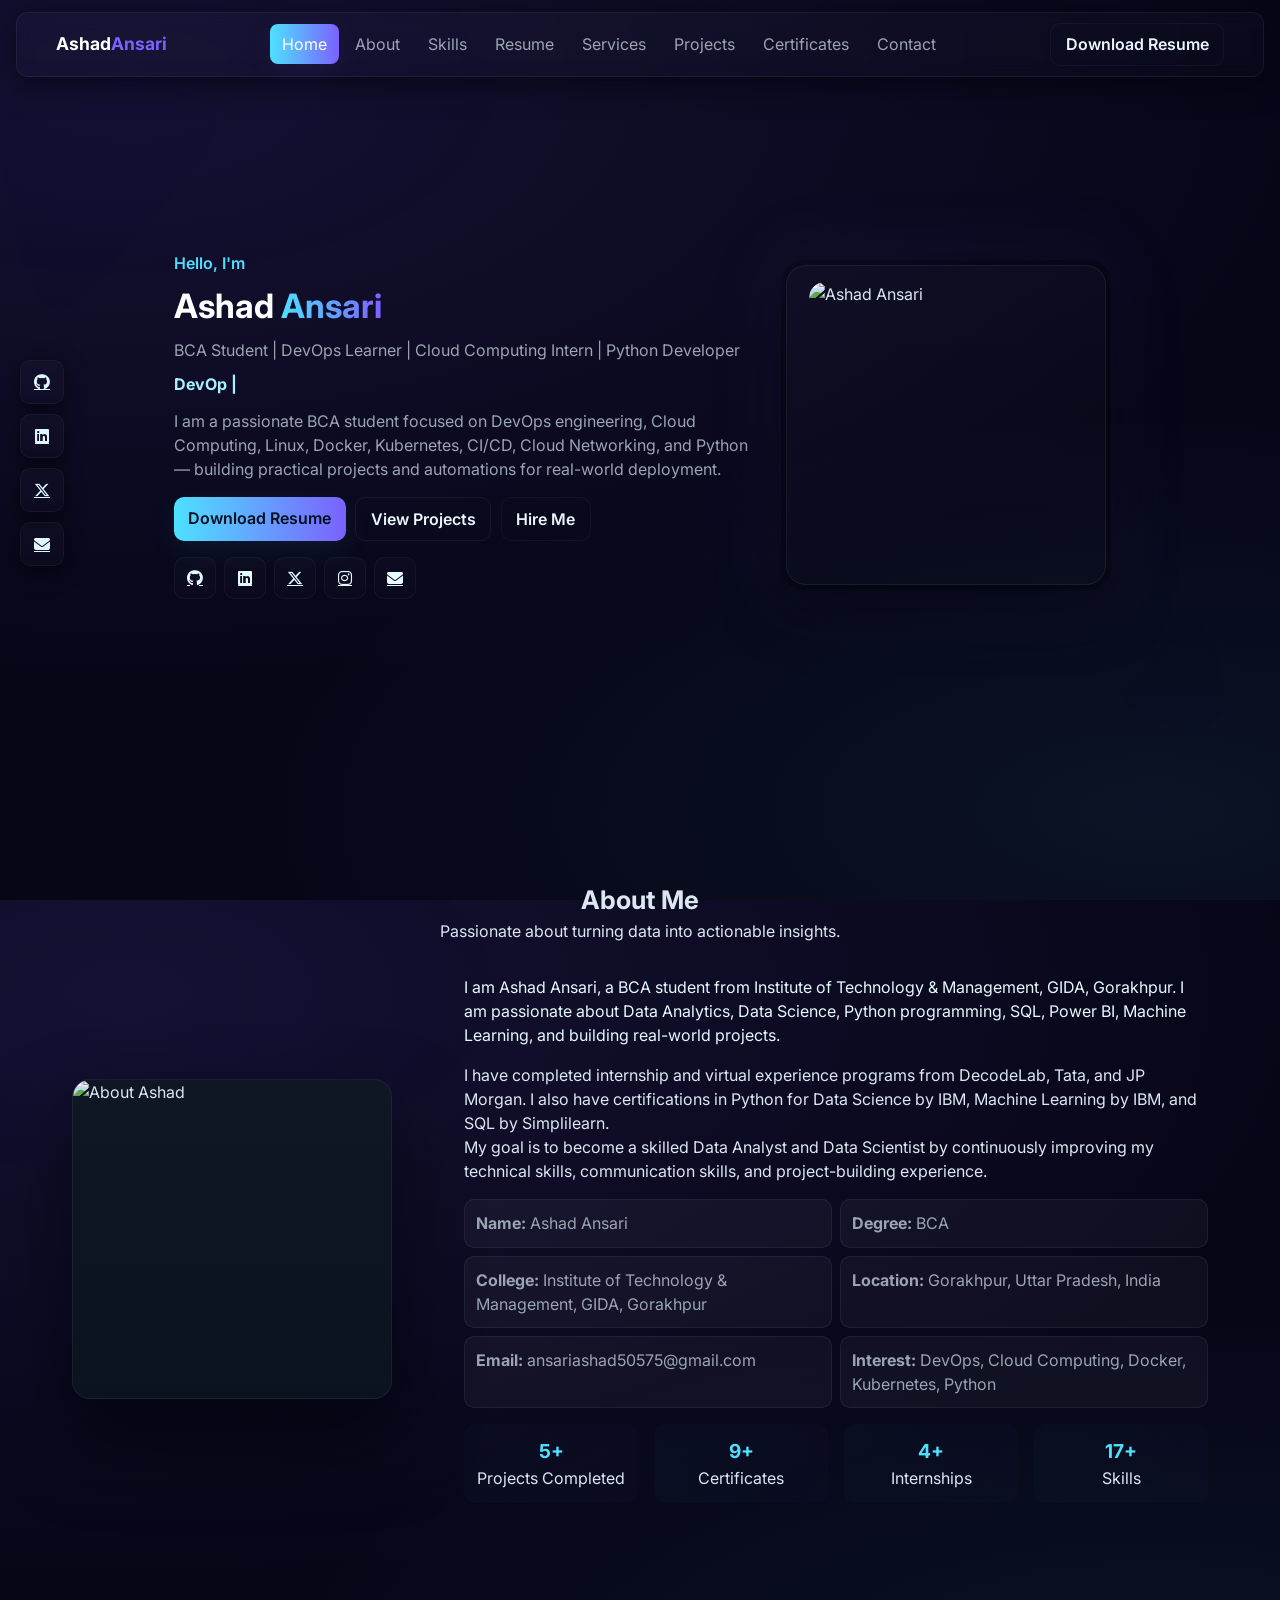
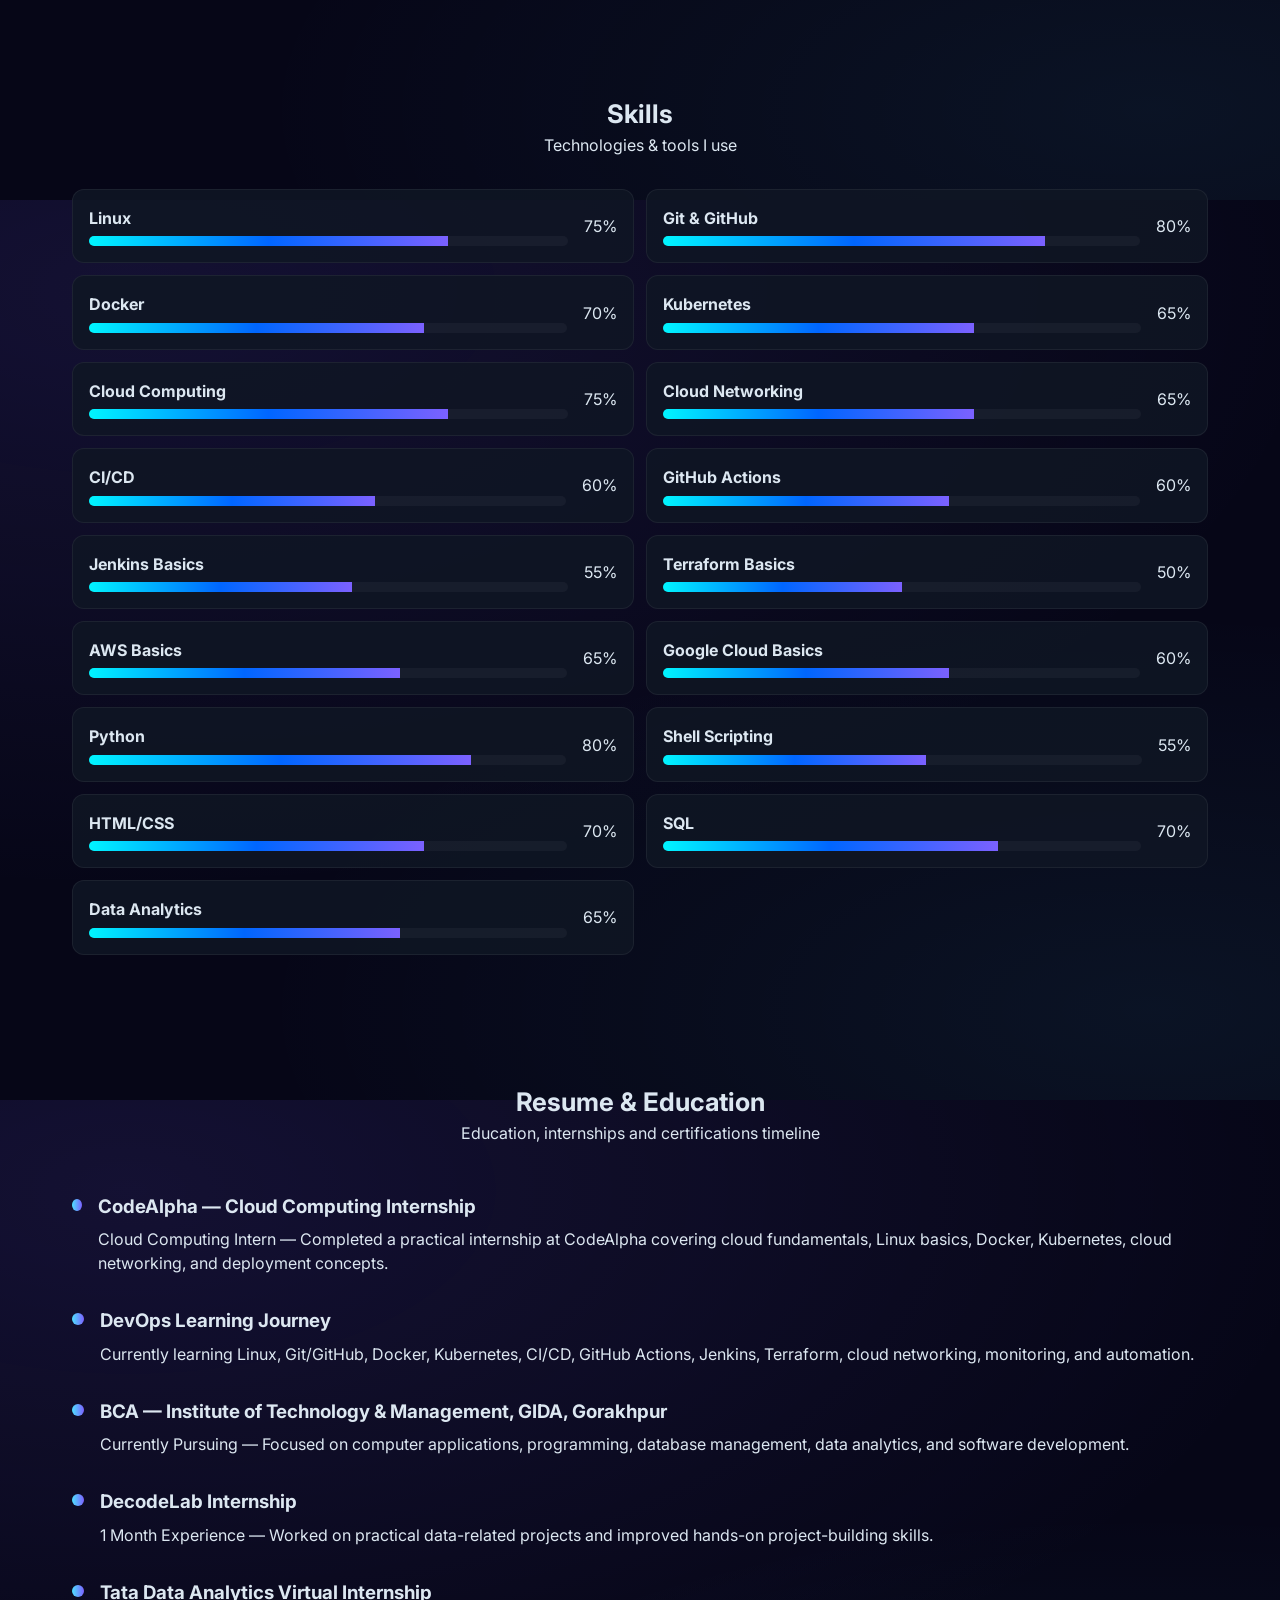
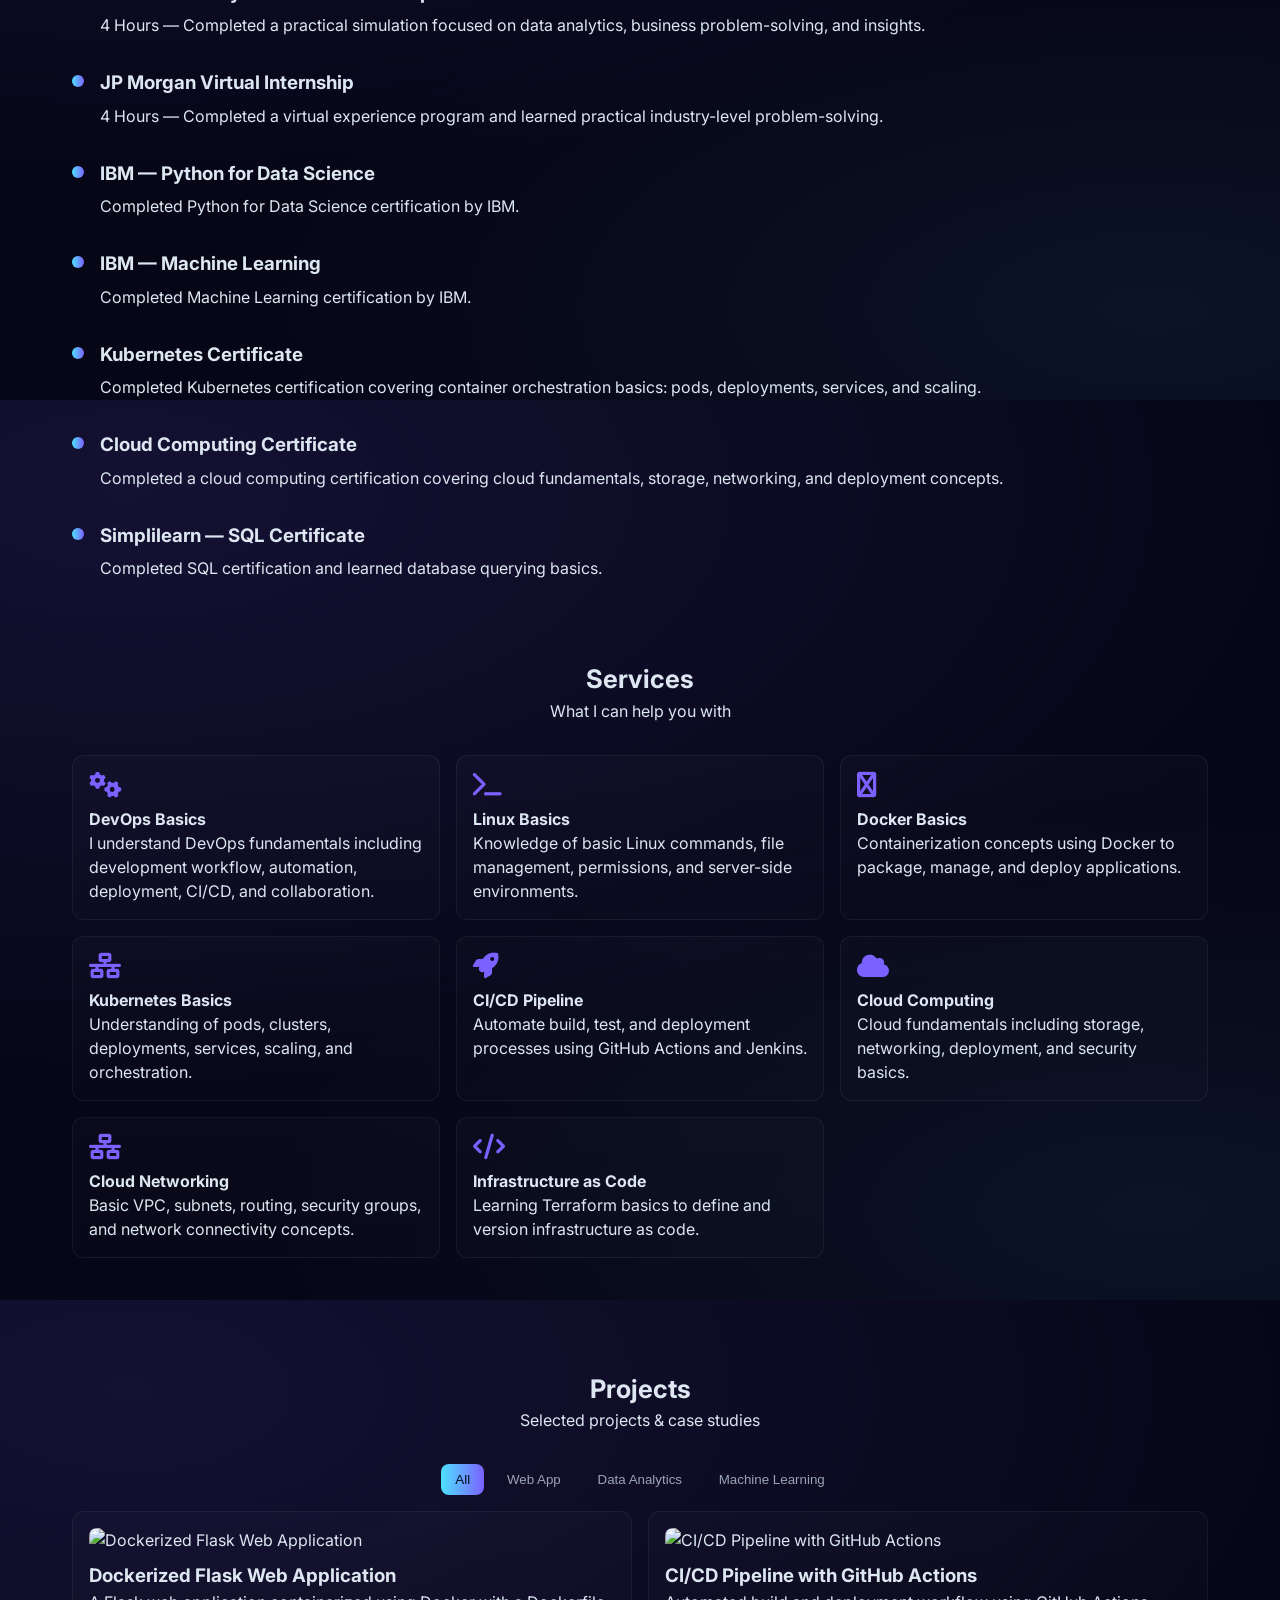
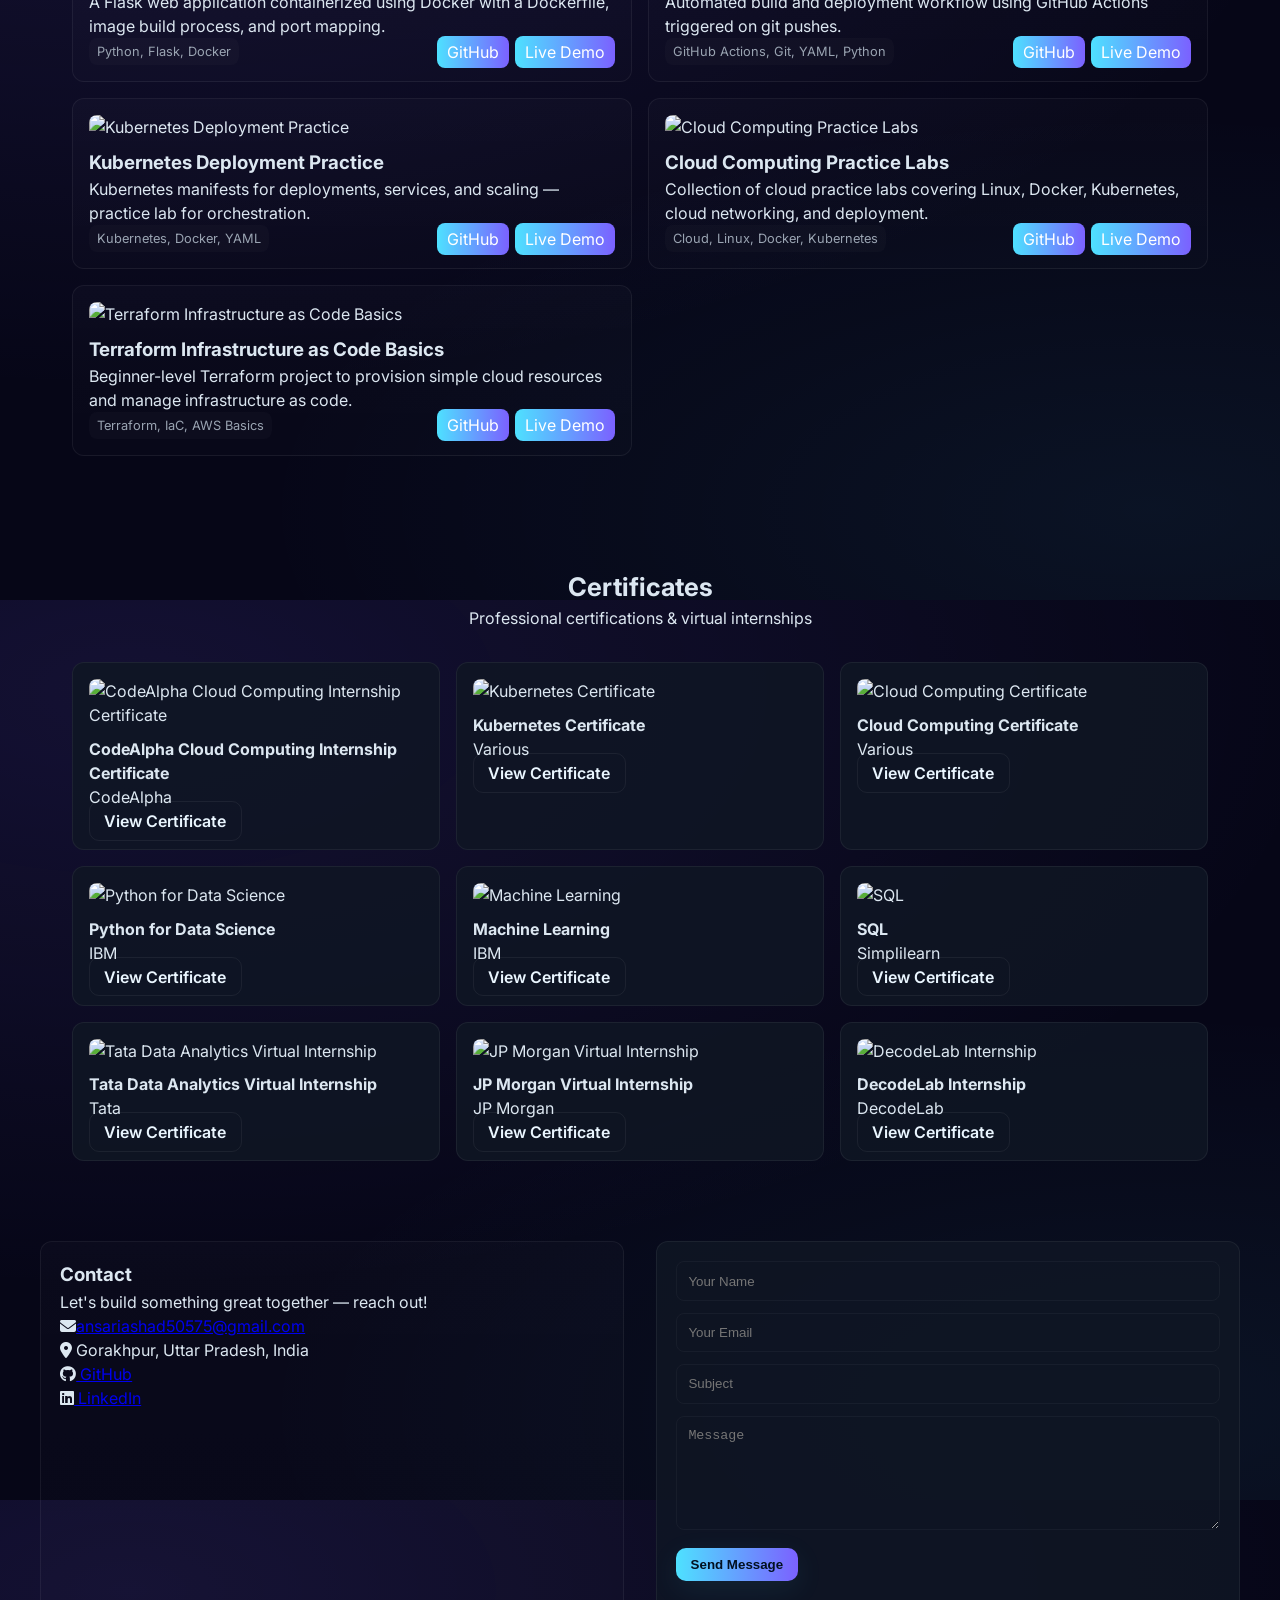
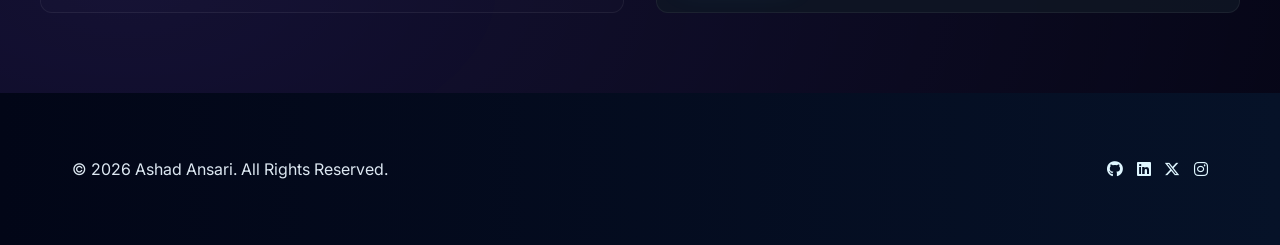
==== portfolio/index.html @ 90249e1c "Initial portfolio website" ====
<!doctype html>
<html lang="en">
<head>
  <meta charset="utf-8">
  <meta name="viewport" content="width=device-width, initial-scale=1">
  <title>Ashad Ansari — DevOps Portfolio</title>
  <link rel="preconnect" href="https://fonts.googleapis.com">
  <link rel="preconnect" href="https://fonts.gstatic.com" crossorigin>
  <link href="https://fonts.googleapis.com/css2?family=Inter:wght@300;400;600;700;800&family=Poppins:wght@300;400;600;700&display=swap" rel="stylesheet">
  <link rel="stylesheet" href="https://cdnjs.cloudflare.com/ajax/libs/font-awesome/6.5.0/css/all.min.css">
  <link rel="stylesheet" href="style.css">
</head>
<body>
  <div id="preloader" class="preloader">
    <div class="loader">
      <div></div><div></div><div></div>
    </div>
  </div>

  <header class="navbar" id="navbar">
    <div class="container nav-inner">
      <a href="#home" class="brand">Ashad<span>Ansari</span></a>
      <nav class="nav" id="nav-menu">
        <ul>
          <li><a href="#home" class="nav-link active">Home</a></li>
          <li><a href="#about" class="nav-link">About</a></li>
          <li><a href="#skills" class="nav-link">Skills</a></li>
          <li><a href="#resume" class="nav-link">Resume</a></li>
          <li><a href="#services" class="nav-link">Services</a></li>
          <li><a href="#projects" class="nav-link">Projects</a></li>
          <li><a href="#certificates" class="nav-link">Certificates</a></li>
          <li><a href="#contact" class="nav-link">Contact</a></li>
        </ul>
      </nav>
      <div class="nav-actions">
        <a href="#" class="btn ghost" id="resume-btn">Download Resume</a>
        <button class="hamburger" id="hamburger"><span></span><span></span><span></span></button>
      </div>
    </div>
  </header>

  <aside class="social-sidebar">
    <a href="https://github.com/Mo-Ashad" target="_blank"><i class="fab fa-github"></i></a>
    <a href="https://www.linkedin.com/in/mo-ashad-ansari18007" target="_blank"><i class="fab fa-linkedin"></i></a>
    <a href="https://x.com/ashad018" target="_blank"><i class="fab fa-x-twitter"></i></a>
    <a href="mailto:ansariashad50575@gmail.com"><i class="fa fa-envelope"></i></a>
  </aside>

  <main>
    <section id="home" class="hero">
      <div class="hero-bg" id="hero-bg"></div>
      <div class="container hero-inner">
        <div class="hero-left">
          <p class="eyebrow">Hello, I'm</p>
          <h1 class="hero-title">Ashad <span>Ansari</span></h1>
          <p class="hero-sub">BCA Student | DevOps Learner | Cloud Computing Intern | Python Developer</p>
          <div class="typing" id="typing"></div>
          <p class="hero-desc">I am a passionate BCA student focused on DevOps engineering, Cloud Computing, Linux, Docker, Kubernetes, CI/CD, Cloud Networking, and Python — building practical projects and automations for real-world deployment.</p>

          <div class="hero-ctas">
            <a href="resume/Ashad_Ansari_Resume.pdf" class="btn primary" download>Download Resume</a>
            <a href="#projects" class="btn outline">View Projects</a>
            <a href="#contact" class="btn ghost">Hire Me</a>
          </div>

          <div class="hero-socials">
            <a href="https://github.com/Mo-Ashad" target="_blank"><i class="fab fa-github"></i></a>
            <a href="https://www.linkedin.com/in/mo-ashad-ansari18007" target="_blank"><i class="fab fa-linkedin"></i></a>
            <a href="https://x.com/ashad018" target="_blank"><i class="fab fa-x-twitter"></i></a>
            <a href="https://www.instagram.com/_mohd_ashad_0007" target="_blank"><i class="fab fa-instagram"></i></a>
            <a href="mailto:ansariashad50575@gmail.com"><i class="fa fa-envelope"></i></a>
          </div>
        </div>
        <div class="hero-right">
          <div class="profile-card">
            <div class="profile-glow"></div>
            <img src="1.jpeg" alt="Ashad Ansari">
          </div>
        </div>
      </div>
    </section>

    <section id="about" class="about">
      <div class="container">
        <div class="section-head">
          <h2>About Me</h2>
          <p>Passionate about turning data into actionable insights.</p>
        </div>
        <div class="about-grid">
          <div class="about-image">
            <div class="about-img-card">
              <img src="images/about-placeholder.png" alt="About Ashad">
            </div>
          </div>
          <div class="about-content">
            <p class="lead">I am Ashad Ansari, a BCA student from Institute of Technology & Management, GIDA, Gorakhpur. I am passionate about Data Analytics, Data Science, Python programming, SQL, Power BI, Machine Learning, and building real-world projects.</p>
            <p>I have completed internship and virtual experience programs from DecodeLab, Tata, and JP Morgan. I also have certifications in Python for Data Science by IBM, Machine Learning by IBM, and SQL by Simplilearn.</p>
            <p>My goal is to become a skilled Data Analyst and Data Scientist by continuously improving my technical skills, communication skills, and project-building experience.</p>

            <div class="info-cards">
              <div class="info-card"><strong>Name:</strong> Ashad Ansari</div>
              <div class="info-card"><strong>Degree:</strong> BCA</div>
              <div class="info-card"><strong>College:</strong> Institute of Technology &amp; Management, GIDA, Gorakhpur</div>
              <div class="info-card"><strong>Location:</strong> Gorakhpur, Uttar Pradesh, India</div>
              <div class="info-card"><strong>Email:</strong> ansariashad50575@gmail.com</div>
              <div class="info-card"><strong>Interest:</strong> DevOps, Cloud Computing, Docker, Kubernetes, Python
              </div>
            </div>

            <div class="counters">
              <div class="count"><h3>5+</h3><p>Projects Completed</p></div>
              <div class="count"><h3>9+</h3><p>Certificates</p></div>
              <div class="count"><h3>4+</h3><p>Internships</p></div>
              <div class="count"><h3>17+</h3><p>Skills</p></div>
            </div>
          </div>
        </div>
      </div>
    </section>

    <section id="skills" class="skills">
      <div class="container">
        <div class="section-head">
          <h2>Skills</h2>
          <p>Technologies &amp; tools I use</p>
        </div>
        <div class="skills-grid" id="skills-grid">
          <!-- skill cards injected via JS -->
        </div>
      </div>
    </section>

    <section id="resume" class="resume">
      <div class="container">
        <div class="section-head">
          <h2>Resume & Education</h2>
          <p>Education, internships and certifications timeline</p>
        </div>

        <div class="timeline">
          <!-- timeline items -->
          <div class="timeline-item">
            <div class="timeline-marker"></div>
            <div class="timeline-content">
              <h3>CodeAlpha — Cloud Computing Internship</h3>
              <p>Cloud Computing Intern — Completed a practical internship at CodeAlpha covering cloud fundamentals, Linux basics, Docker, Kubernetes, cloud networking, and deployment concepts.</p>
            </div>
          </div>

          <div class="timeline-item">
            <div class="timeline-marker"></div>
            <div class="timeline-content">
              <h3>DevOps Learning Journey</h3>
              <p>Currently learning Linux, Git/GitHub, Docker, Kubernetes, CI/CD, GitHub Actions, Jenkins, Terraform, cloud networking, monitoring, and automation.</p>
            </div>
          </div>

          <div class="timeline-item">
            <div class="timeline-marker"></div>
            <div class="timeline-content">
              <h3>BCA — Institute of Technology &amp; Management, GIDA, Gorakhpur</h3>
              <p>Currently Pursuing — Focused on computer applications, programming, database management, data analytics, and software development.</p>
            </div>
          </div>

          <div class="timeline-item">
            <div class="timeline-marker"></div>
            <div class="timeline-content">
              <h3>DecodeLab Internship</h3>
              <p>1 Month Experience — Worked on practical data-related projects and improved hands-on project-building skills.</p>
            </div>
          </div>

          <div class="timeline-item">
            <div class="timeline-marker"></div>
            <div class="timeline-content">
              <h3>Tata Data Analytics Virtual Internship</h3>
              <p>4 Hours — Completed a practical simulation focused on data analytics, business problem-solving, and insights.</p>
            </div>
          </div>

          <div class="timeline-item">
            <div class="timeline-marker"></div>
            <div class="timeline-content">
              <h3>JP Morgan Virtual Internship</h3>
              <p>4 Hours — Completed a virtual experience program and learned practical industry-level problem-solving.</p>
            </div>
          </div>

          <div class="timeline-item">
            <div class="timeline-marker"></div>
            <div class="timeline-content">
              <h3>IBM — Python for Data Science</h3>
              <p>Completed Python for Data Science certification by IBM.</p>
            </div>
          </div>

          <div class="timeline-item">
            <div class="timeline-marker"></div>
            <div class="timeline-content">
              <h3>IBM — Machine Learning</h3>
              <p>Completed Machine Learning certification by IBM.</p>
            </div>
          </div>

          <div class="timeline-item">
            <div class="timeline-marker"></div>
            <div class="timeline-content">
              <h3>Kubernetes Certificate</h3>
              <p>Completed Kubernetes certification covering container orchestration basics: pods, deployments, services, and scaling.</p>
            </div>
          </div>

          <div class="timeline-item">
            <div class="timeline-marker"></div>
            <div class="timeline-content">
              <h3>Cloud Computing Certificate</h3>
              <p>Completed a cloud computing certification covering cloud fundamentals, storage, networking, and deployment concepts.</p>
            </div>
          </div>

          <div class="timeline-item">
            <div class="timeline-marker"></div>
            <div class="timeline-content">
              <h3>Simplilearn — SQL Certificate</h3>
              <p>Completed SQL certification and learned database querying basics.</p>
            </div>
          </div>

        </div>
      </div>
    </section>

    <section id="services" class="services">
      <div class="container">
        <div class="section-head">
          <h2>Services</h2>
          <p>What I can help you with</p>
        </div>
        <div class="services-grid">
          <!-- services cards -->
        </div>
      </div>
    </section>

    <section id="projects" class="projects">
      <div class="container">
        <div class="section-head">
          <h2>Projects</h2>
          <p>Selected projects & case studies</p>
        </div>
        <div class="projects-controls">
          <button class="filter active" data-filter="all">All</button>
          <button class="filter" data-filter="web">Web App</button>
          <button class="filter" data-filter="data">Data Analytics</button>
          <button class="filter" data-filter="ml">Machine Learning</button>
        </div>
        <div class="projects-grid" id="projects-grid">
          <!-- project cards injected via JS -->
        </div>
      </div>
    </section>

    <section id="certificates" class="certificates">
      <div class="container">
        <div class="section-head">
          <h2>Certificates</h2>
          <p>Professional certifications & virtual internships</p>
        </div>
        <div class="cert-grid" id="cert-grid">
          <!-- certificate cards -->
        </div>
      </div>
    </section>

    <section id="contact" class="contact">
      <div class="container contact-grid">
        <div class="contact-info">
          <h3>Contact</h3>
          <p>Let's build something great together — reach out!</p>
          <div class="contact-cards">
            <div><i class="fa fa-envelope"></i><a href="mailto:ansariashad50575@gmail.com">ansariashad50575@gmail.com</a></div>
            <div><i class="fa fa-map-marker-alt"></i> Gorakhpur, Uttar Pradesh, India</div>
            <div><i class="fab fa-github"></i><a href="https://github.com/Mo-Ashad" target="_blank"> GitHub</a></div>
            <div><i class="fab fa-linkedin"></i><a href="https://www.linkedin.com/in/mo-ashad-ansari18007" target="_blank"> LinkedIn</a></div>
          </div>
        </div>
        <div class="contact-form">
          <form id="contactForm">
            <div class="form-row"><input type="text" name="name" placeholder="Your Name" required></div>
            <div class="form-row"><input type="email" name="email" placeholder="Your Email" required></div>
            <div class="form-row"><input type="text" name="subject" placeholder="Subject"></div>
            <div class="form-row"><textarea name="message" rows="6" placeholder="Message" required></textarea></div>
            <div class="form-row"><button type="submit" class="btn primary">Send Message</button></div>
          </form>
        </div>
      </div>
    </section>

  </main>

  <button id="backToTop" class="back-to-top"><i class="fa fa-chevron-up"></i></button>

  <footer class="footer">
    <div class="container footer-inner">
      <p>© 2026 Ashad Ansari. All Rights Reserved.</p>
      <div class="footer-socials">
        <a href="https://github.com/Mo-Ashad" target="_blank"><i class="fab fa-github"></i></a>
        <a href="https://www.linkedin.com/in/mo-ashad-ansari18007" target="_blank"><i class="fab fa-linkedin"></i></a>
        <a href="https://x.com/ashad018" target="_blank"><i class="fab fa-x-twitter"></i></a>
        <a href="https://www.instagram.com/_mohd_ashad_0007" target="_blank"><i class="fab fa-instagram"></i></a>
      </div>
    </div>
  </footer>

  <script src="script.js"></script>
</body>
</html>
---- portfolio/style.css ----
/* Reset and base */
*{box-sizing:border-box;margin:0;padding:0}
:root{
  --bg:#060617;
  --card:#0f1724dd;
  --muted:#9aa4b2;
  --accent:#4ee1ff;
  --accent-2:#7b61ff;
  --glass: rgba(255,255,255,0.04);
  --glass-2: rgba(255,255,255,0.02);
  --glass-border: rgba(255,255,255,0.06);
  --glass-glow: rgba(78,225,255,0.08);
  font-synthesis: none;
}
html,body{height:100%;font-family:Inter, Poppins, system-ui, -apple-system, 'Segoe UI', Roboto, 'Helvetica Neue', Arial}
body{background:radial-gradient(1200px 600px at 10% 10%, rgba(123,97,255,0.12), transparent), radial-gradient(900px 400px at 90% 90%, rgba(78,225,255,0.06), transparent), var(--bg);color:#dce7f1;line-height:1.5}
.container{max-width:1200px;margin:0 auto;padding:2rem}

/* Preloader */
.preloader{position:fixed;inset:0;display:flex;align-items:center;justify-content:center;background:linear-gradient(180deg,#02020a,rgba(2,2,8,0.6));z-index:9999}
.loader{display:flex;gap:8px}
.loader div{width:12px;height:12px;border-radius:50%;background:linear-gradient(90deg,var(--accent),var(--accent-2));animation:drop 0.9s infinite}
.loader div:nth-child(2){animation-delay:0.15s}
.loader div:nth-child(3){animation-delay:0.3s}
@keyframes drop{0%{transform:translateY(0);opacity:.4}50%{transform:translateY(-12px);opacity:1}100%{transform:translateY(0);opacity:.4}}

/* Navbar */
.navbar{position:sticky;top:12px;margin:0 1rem;backdrop-filter:blur(8px);background:linear-gradient(180deg,rgba(255,255,255,0.02),rgba(255,255,255,0.01));border:1px solid var(--glass-border);box-shadow:0 6px 30px rgba(2,2,8,0.6);border-radius:12px;z-index:999}
.nav-inner{display:flex;align-items:center;justify-content:space-between;padding:0.6rem 1rem}
.brand{font-weight:700;color:#fff;text-decoration:none;font-size:1.1rem}
.brand span{color:var(--accent-2)}
.nav ul{display:flex;gap:0.25rem;align-items:center;list-style:none}
.nav-link{display:inline-block;padding:0.5rem 0.75rem;border-radius:8px;color:var(--muted);text-decoration:none;transition:all .25s}
.nav-link:hover{color:#fff;background:linear-gradient(90deg,rgba(78,225,255,0.06),rgba(123,97,255,0.04));transform:translateY(-3px)}
.nav-link.active{color:#fff;background:linear-gradient(90deg,var(--accent),var(--accent-2));box-shadow:0 6px 30px rgba(123,97,255,0.08)}
.nav-actions{display:flex;gap:0.5rem;align-items:center}
.btn{padding:0.55rem 0.9rem;border-radius:10px;text-decoration:none;color:#eaf6ff;border:1px solid rgba(255,255,255,0.04);font-weight:600}
.btn.ghost{background:transparent}
.btn.primary{background:linear-gradient(90deg,var(--accent),var(--accent-2));color:#021020;border:none;box-shadow:0 8px 30px rgba(78,225,255,0.08)}
.btn.outline{background:transparent;border:1px solid rgba(255,255,255,0.06)}
.hamburger{display:none;background:transparent;border:none;padding:10px;cursor:pointer}
.hamburger span{display:block;width:22px;height:2px;background:#cbd6e6;margin:4px 0;border-radius:2px}

/* Social sidebar */
.social-sidebar{position:fixed;left:20px;top:40%;display:flex;flex-direction:column;gap:10px;background:transparent;z-index:90}
.social-sidebar a{display:flex;width:44px;height:44px;border-radius:10px;align-items:center;justify-content:center;color:#dff6ff;background:linear-gradient(180deg,rgba(255,255,255,0.02),rgba(255,255,255,0.01));border:1px solid rgba(255,255,255,0.04);box-shadow:0 6px 20px rgba(2,2,8,0.6)}

/* Hero */
.hero{min-height:80vh;display:flex;align-items:center;position:relative;padding:4rem 0;overflow:hidden}
.hero-bg{position:absolute;inset:0;opacity:0.08;background:linear-gradient(130deg,rgba(123,97,255,0.12),transparent 25%,rgba(78,225,255,0.06));filter:blur(40px);transform:translateZ(0)}
.hero-inner{display:flex;gap:2rem;align-items:center}
.hero-left{flex:1}
.hero-right{width:320px;display:flex;align-items:center;justify-content:center}
.eyebrow{color:var(--accent);font-weight:600}
.hero-title{font-size:2.1rem;margin:0.4rem 0;color:#fff}
.hero-title span{background:linear-gradient(90deg,var(--accent),var(--accent-2));-webkit-background-clip:text;background-clip:text;color:transparent}
.hero-sub{color:var(--muted);margin-bottom:0.6rem}
.typing{font-weight:700;color:#a8f0ff;margin-bottom:0.6rem;min-height:28px}
.hero-desc{color:var(--muted);max-width:58ch;margin-bottom:1rem}
.hero-ctas{display:flex;gap:0.6rem;flex-wrap:wrap}
.hero-socials{display:flex;gap:0.5rem;margin-top:1rem}
.hero-socials a{width:42px;height:42px;border-radius:10px;display:flex;align-items:center;justify-content:center;color:#e6fbff;background:linear-gradient(180deg,rgba(255,255,255,0.02),rgba(255,255,255,0.01));border:1px solid rgba(255,255,255,0.04)}

.profile-card{width:320px;height:320px;border-radius:20px;background:linear-gradient(180deg,rgba(255,255,255,0.02),rgba(255,255,255,0.01));display:flex;align-items:center;justify-content:center;border:1px solid var(--glass-border);position:relative;box-shadow:0 20px 60px rgba(2,2,8,0.6)}
.profile-card img{width:86%;height:86%;object-fit:cover;border-radius:16px;transform:translateY(-6px)}
.profile-glow{position:absolute;inset:-6px;border-radius:22px;box-shadow:0 0 70px 18px rgba(123,97,255,0.06)}

/* About */
.about{padding:4rem 0}
.section-head{text-align:center;margin-bottom:2rem}
.section-head h2{font-size:1.6rem}
.about-grid{display:grid;grid-template-columns:360px 1fr;gap:2rem;align-items:center}
.about-img-card{width:320px;height:320px;border-radius:18px;overflow:hidden;border:1px solid var(--glass-border);background:linear-gradient(180deg,#0f1724, #0b1220);box-shadow:0 40px 80px rgba(2,2,8,0.6)}
.about-img-card img{width:100%;height:100%;object-fit:cover}
.lead{color:#e6f9ff;margin-bottom:1rem}
.info-cards{display:grid;grid-template-columns:repeat(2,1fr);gap:8px;margin:1rem 0}
.info-card{background:var(--glass);padding:0.7rem;border-radius:10px;border:1px solid var(--glass-border);color:var(--muted)}
.counters{display:flex;gap:1rem;margin-top:1rem}
.count{background:linear-gradient(90deg,rgba(78,225,255,0.02),rgba(123,97,255,0.02));padding:0.8rem;border-radius:12px;flex:1;text-align:center}
.count h3{font-size:1.2rem;color:var(--accent)}

/* Skills */
.skills{padding:4rem 0}
.skills-grid{display:grid;grid-template-columns:repeat(2,1fr);gap:12px}
.skill-card{background:var(--card);padding:1rem;border-radius:12px;border:1px solid var(--glass-border);display:flex;align-items:center;gap:1rem}
.skill-info{flex:1}
.skill-name{font-weight:700;margin-bottom:0.4rem}
.progress{height:10px;background:rgba(255,255,255,0.04);border-radius:8px;overflow:hidden}
.progress-fill{display:block;height:100%;width:0;background:linear-gradient(90deg,#00f5ff,#0066ff,#7b61ff);transition:width 1.5s ease-in-out}

/* Resume timeline */
.timeline{margin-top:1.5rem}
.timeline-item{display:flex;gap:1rem;position:relative;padding:1rem 0}
.timeline-marker{width:12px;height:12px;border-radius:50%;background:linear-gradient(90deg,var(--accent),var(--accent-2));margin-top:6px}
.timeline-content h3{margin-bottom:0.4rem}

/* Services */
.services-grid{display:grid;grid-template-columns:repeat(3,1fr);gap:1rem}
.service-card{background:linear-gradient(180deg,rgba(255,255,255,0.02),rgba(255,255,255,0.01));padding:1rem;border-radius:12px;border:1px solid var(--glass-border);min-height:120px}
.service-card i{font-size:1.6rem;color:var(--accent-2);margin-bottom:0.6rem}

/* Projects */
.projects{padding:3rem 0}
.projects-controls{display:flex;gap:0.5rem;justify-content:center;margin-bottom:1rem}
.filter{padding:0.5rem 0.9rem;border-radius:8px;border:none;background:transparent;color:var(--muted);cursor:pointer}
.filter.active{background:linear-gradient(90deg,var(--accent),var(--accent-2));color:#021020}
.projects-grid{display:grid;grid-template-columns:repeat(2,1fr);gap:1rem}
.project-card{background:linear-gradient(180deg,rgba(255,255,255,0.02),rgba(255,255,255,0.01));border-radius:12px;padding:1rem;border:1px solid var(--glass-border);position:relative;overflow:hidden}
.project-card img{width:100%;height:140px;object-fit:cover;border-radius:8px;margin-bottom:0.6rem}
.project-meta{display:flex;justify-content:space-between;align-items:center}
.project-tags{display:flex;gap:8px}
.tag{background:rgba(255,255,255,0.02);padding:4px 8px;border-radius:8px;color:var(--muted);font-size:0.8rem}
.project-actions a{padding:6px 10px;border-radius:8px;text-decoration:none;color:#fff;background:linear-gradient(90deg,var(--accent),var(--accent-2));margin-left:6px}

/* Certificates */
.cert-grid{display:grid;grid-template-columns:repeat(3,1fr);gap:1rem}
.cert-card{background:var(--card);padding:1rem;border-radius:12px;border:1px solid var(--glass-border)}
.cert-card img{width:100%;height:120px;object-fit:cover;border-radius:8px;margin-bottom:0.6rem}

/* Contact */
.contact-grid{display:grid;grid-template-columns:1fr 1fr;gap:2rem;padding:3rem 0}
.contact-info{background:linear-gradient(180deg,rgba(255,255,255,0.02),rgba(255,255,255,0.01));padding:1.2rem;border-radius:12px;border:1px solid var(--glass-border)}
.contact-form{background:var(--card);padding:1.2rem;border-radius:12px;border:1px solid var(--glass-border)}
.form-row{margin-bottom:0.75rem}
.form-row input,.form-row textarea{width:100%;padding:0.7rem;border-radius:8px;border:1px solid rgba(255,255,255,0.04);background:transparent;color:#dfeefc}

/* Footer */
.footer{padding:2rem 0;background:linear-gradient(90deg,#020617,#061228);margin-top:2rem}
.footer-inner{display:flex;justify-content:space-between;align-items:center}
.footer-socials a{color:#dff6ff;margin-left:0.6rem}

/* Back to top */
.back-to-top{position:fixed;right:16px;bottom:24px;width:48px;height:48px;border-radius:12px;border:none;background:linear-gradient(90deg,var(--accent),var(--accent-2));color:#021020;display:none;align-items:center;justify-content:center;z-index:999}

/* Responsive */
@media(max-width:900px){
  .about-grid{grid-template-columns:1fr}
  .hero-inner{flex-direction:column-reverse}
  .hero-right{width:240px}
  .skills-grid{grid-template-columns:1fr}
  .projects-grid{grid-template-columns:1fr}
  .cert-grid{grid-template-columns:repeat(2,1fr)}
  .services-grid{grid-template-columns:1fr}
}
@media(max-width:700px){
  .brand{font-size:1rem}
  .nav{display:none}
  .hamburger{display:block}
  .navbar{padding:0 0.5rem}
  .social-sidebar{display:none}
  .container{padding:1rem}
  .contact-grid{grid-template-columns:1fr}
  .cert-grid{grid-template-columns:1fr}
}
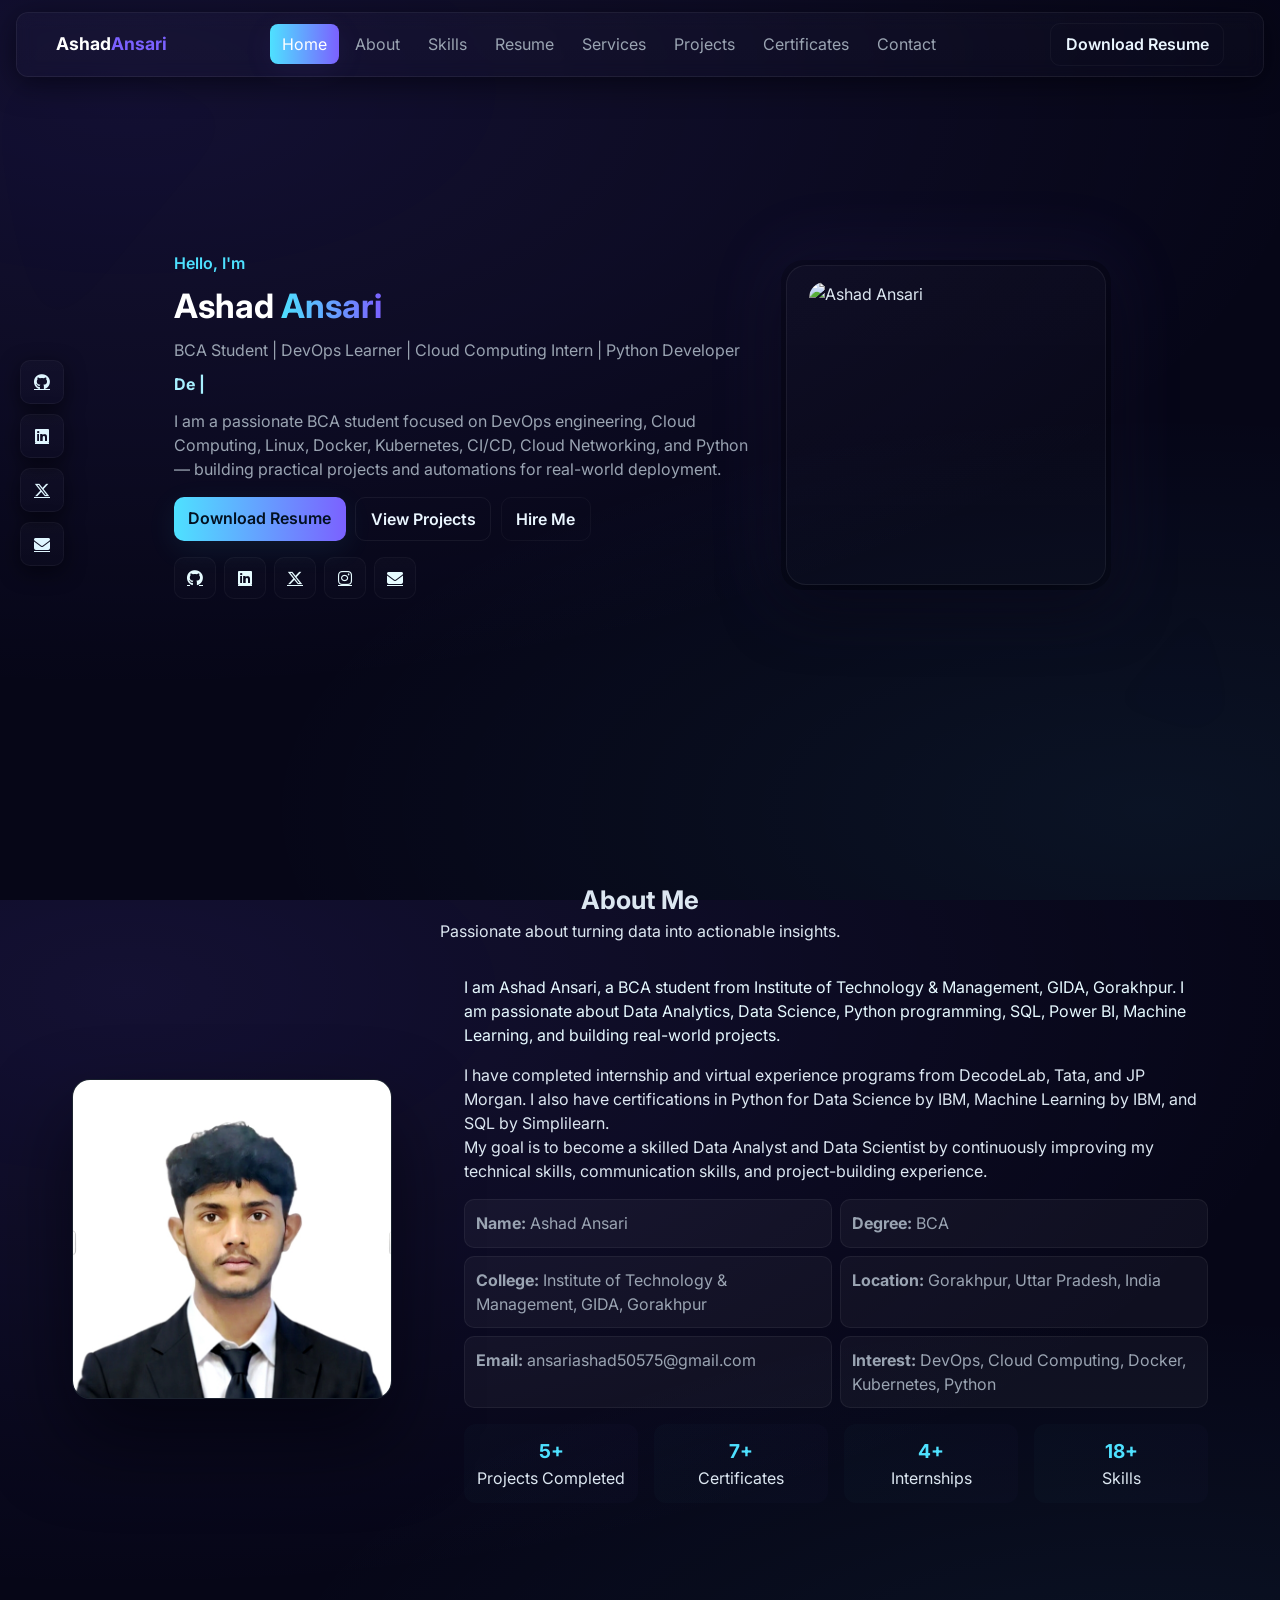
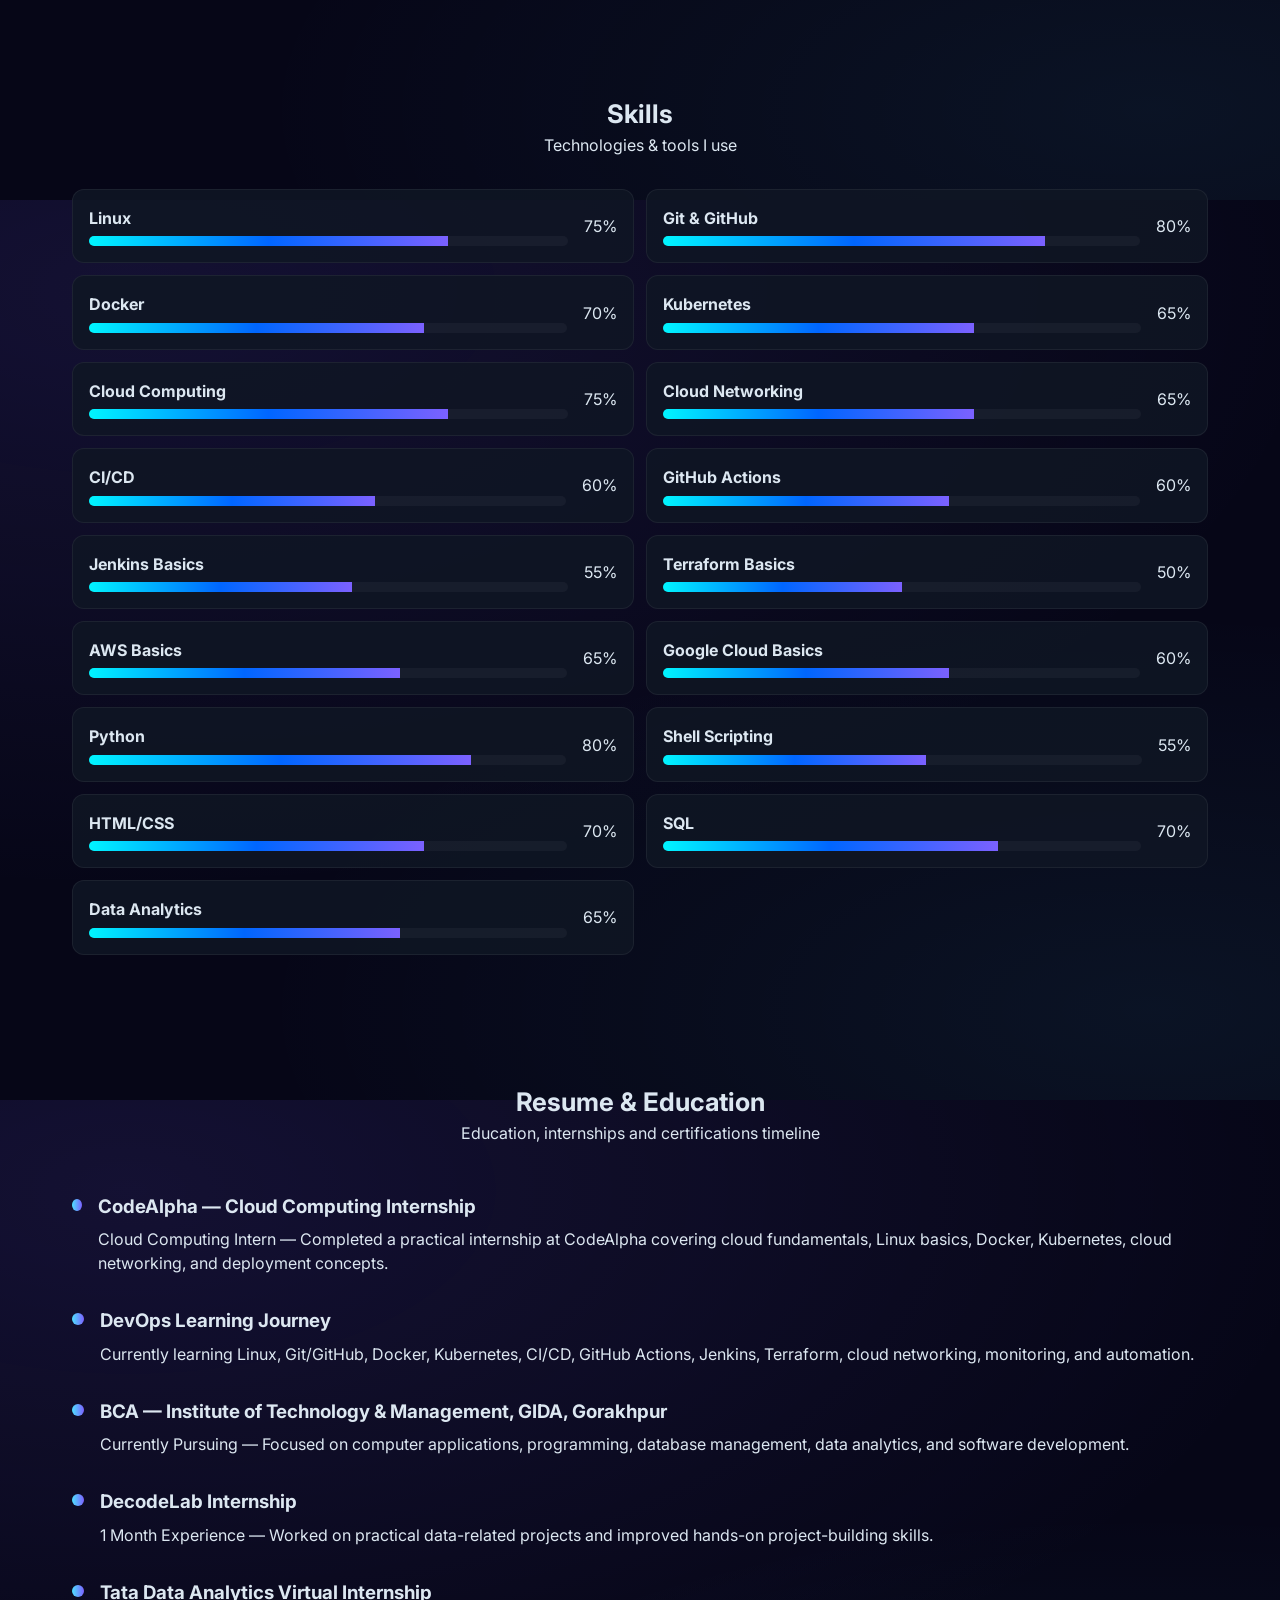
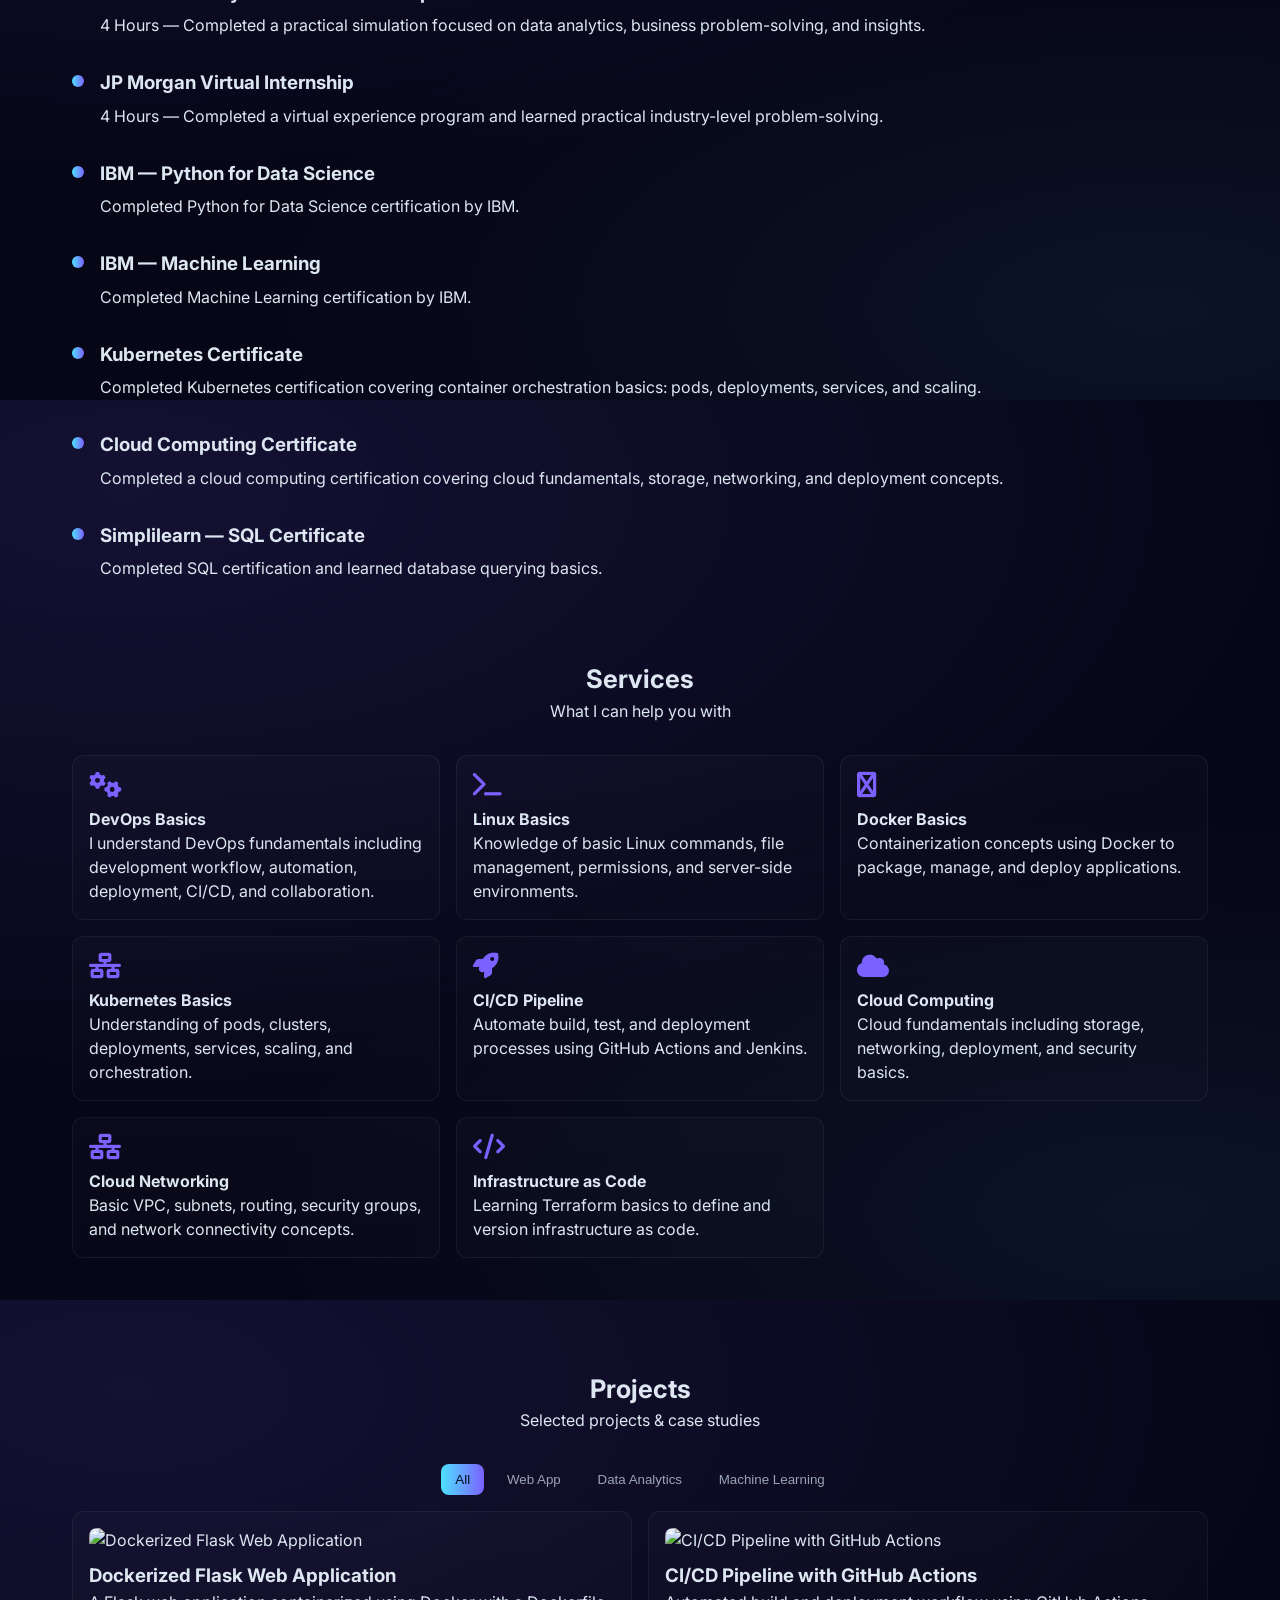
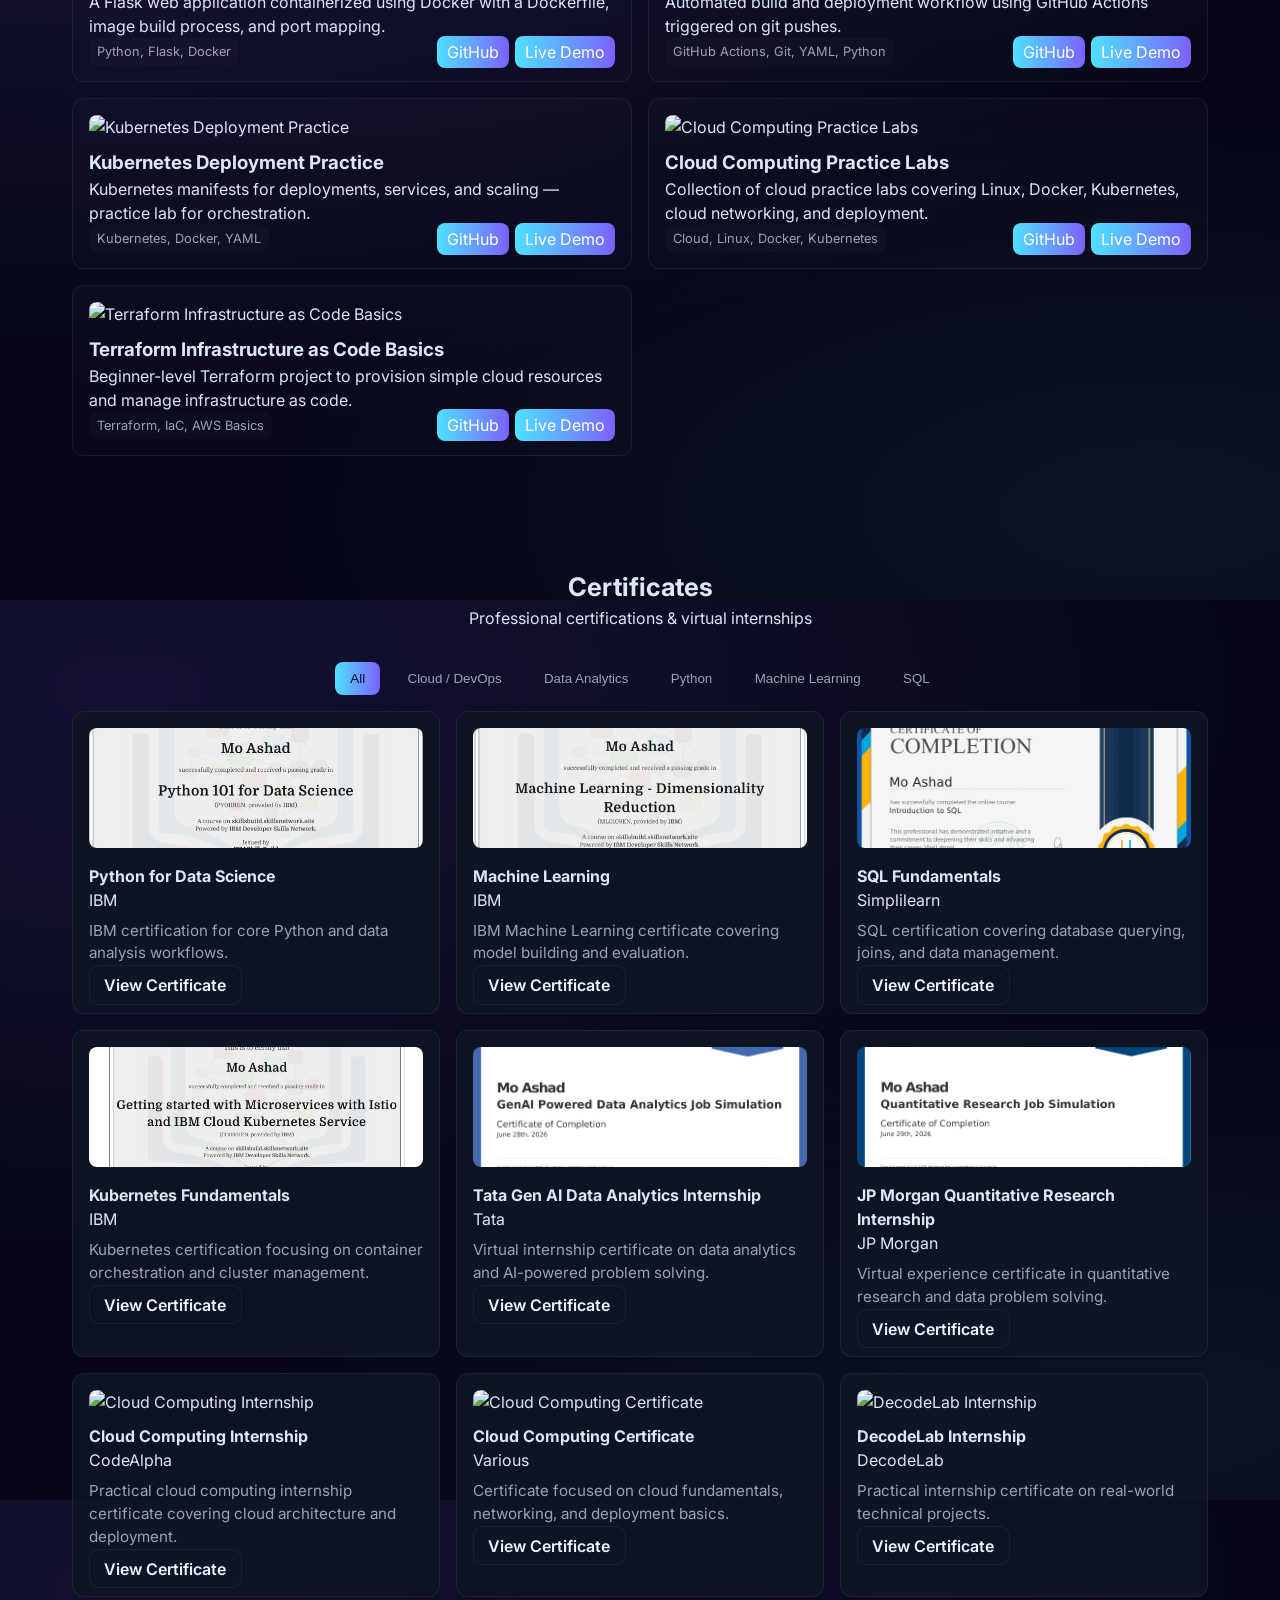
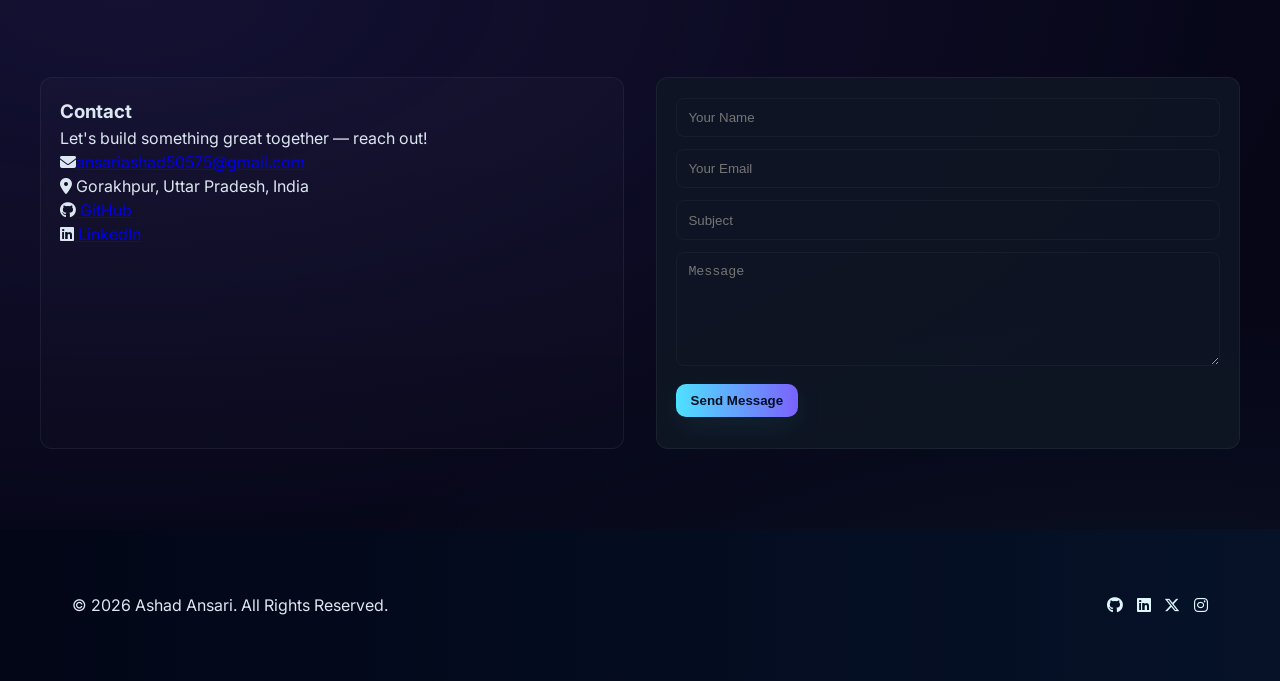
==== commit 2a3a5383: "Update portfolio certificates and profile images" ====
--- a/portfolio/index.html
+++ b/portfolio/index.html
@@ -89,7 +89,7 @@
         <div class="about-grid">
           <div class="about-image">
             <div class="about-img-card">
-              <img src="images/about-placeholder.png" alt="About Ashad">
+              <img src="images/2.jpeg" alt="About Ashad">
             </div>
           </div>
           <div class="about-content">
@@ -109,9 +109,9 @@
 
             <div class="counters">
               <div class="count"><h3>5+</h3><p>Projects Completed</p></div>
-              <div class="count"><h3>9+</h3><p>Certificates</p></div>
+              <div class="count"><h3>7+</h3><p>Certificates</p></div>
               <div class="count"><h3>4+</h3><p>Internships</p></div>
-              <div class="count"><h3>17+</h3><p>Skills</p></div>
+              <div class="count"><h3>18+</h3><p>Skills</p></div>
             </div>
           </div>
         </div>
@@ -266,6 +266,14 @@
         <div class="section-head">
           <h2>Certificates</h2>
           <p>Professional certifications & virtual internships</p>
+        </div>
+        <div class="cert-controls">
+          <button class="cert-filter active" data-filter="all">All</button>
+          <button class="cert-filter" data-filter="cloud">Cloud / DevOps</button>
+          <button class="cert-filter" data-filter="data">Data Analytics</button>
+          <button class="cert-filter" data-filter="python">Python</button>
+          <button class="cert-filter" data-filter="ml">Machine Learning</button>
+          <button class="cert-filter" data-filter="sql">SQL</button>
         </div>
         <div class="cert-grid" id="cert-grid">
           <!-- certificate cards -->
--- a/portfolio/style.css
+++ b/portfolio/style.css
@@ -113,9 +113,13 @@
 .project-actions a{padding:6px 10px;border-radius:8px;text-decoration:none;color:#fff;background:linear-gradient(90deg,var(--accent),var(--accent-2));margin-left:6px}
 
 /* Certificates */
+.cert-controls{display:flex;flex-wrap:wrap;gap:0.75rem;justify-content:center;margin-bottom:1rem}
+.cert-filter{padding:0.55rem 0.95rem;border-radius:8px;border:none;background:transparent;color:var(--muted);cursor:pointer}
+.cert-filter.active{background:linear-gradient(90deg,var(--accent),var(--accent-2));color:#021020}
 .cert-grid{display:grid;grid-template-columns:repeat(3,1fr);gap:1rem}
 .cert-card{background:var(--card);padding:1rem;border-radius:12px;border:1px solid var(--glass-border)}
 .cert-card img{width:100%;height:120px;object-fit:cover;border-radius:8px;margin-bottom:0.6rem}
+.cert-card .cert-desc{color:var(--muted);font-size:0.95rem;line-height:1.5;margin:0.5rem 0}
 
 /* Contact */
 .contact-grid{display:grid;grid-template-columns:1fr 1fr;gap:2rem;padding:3rem 0}
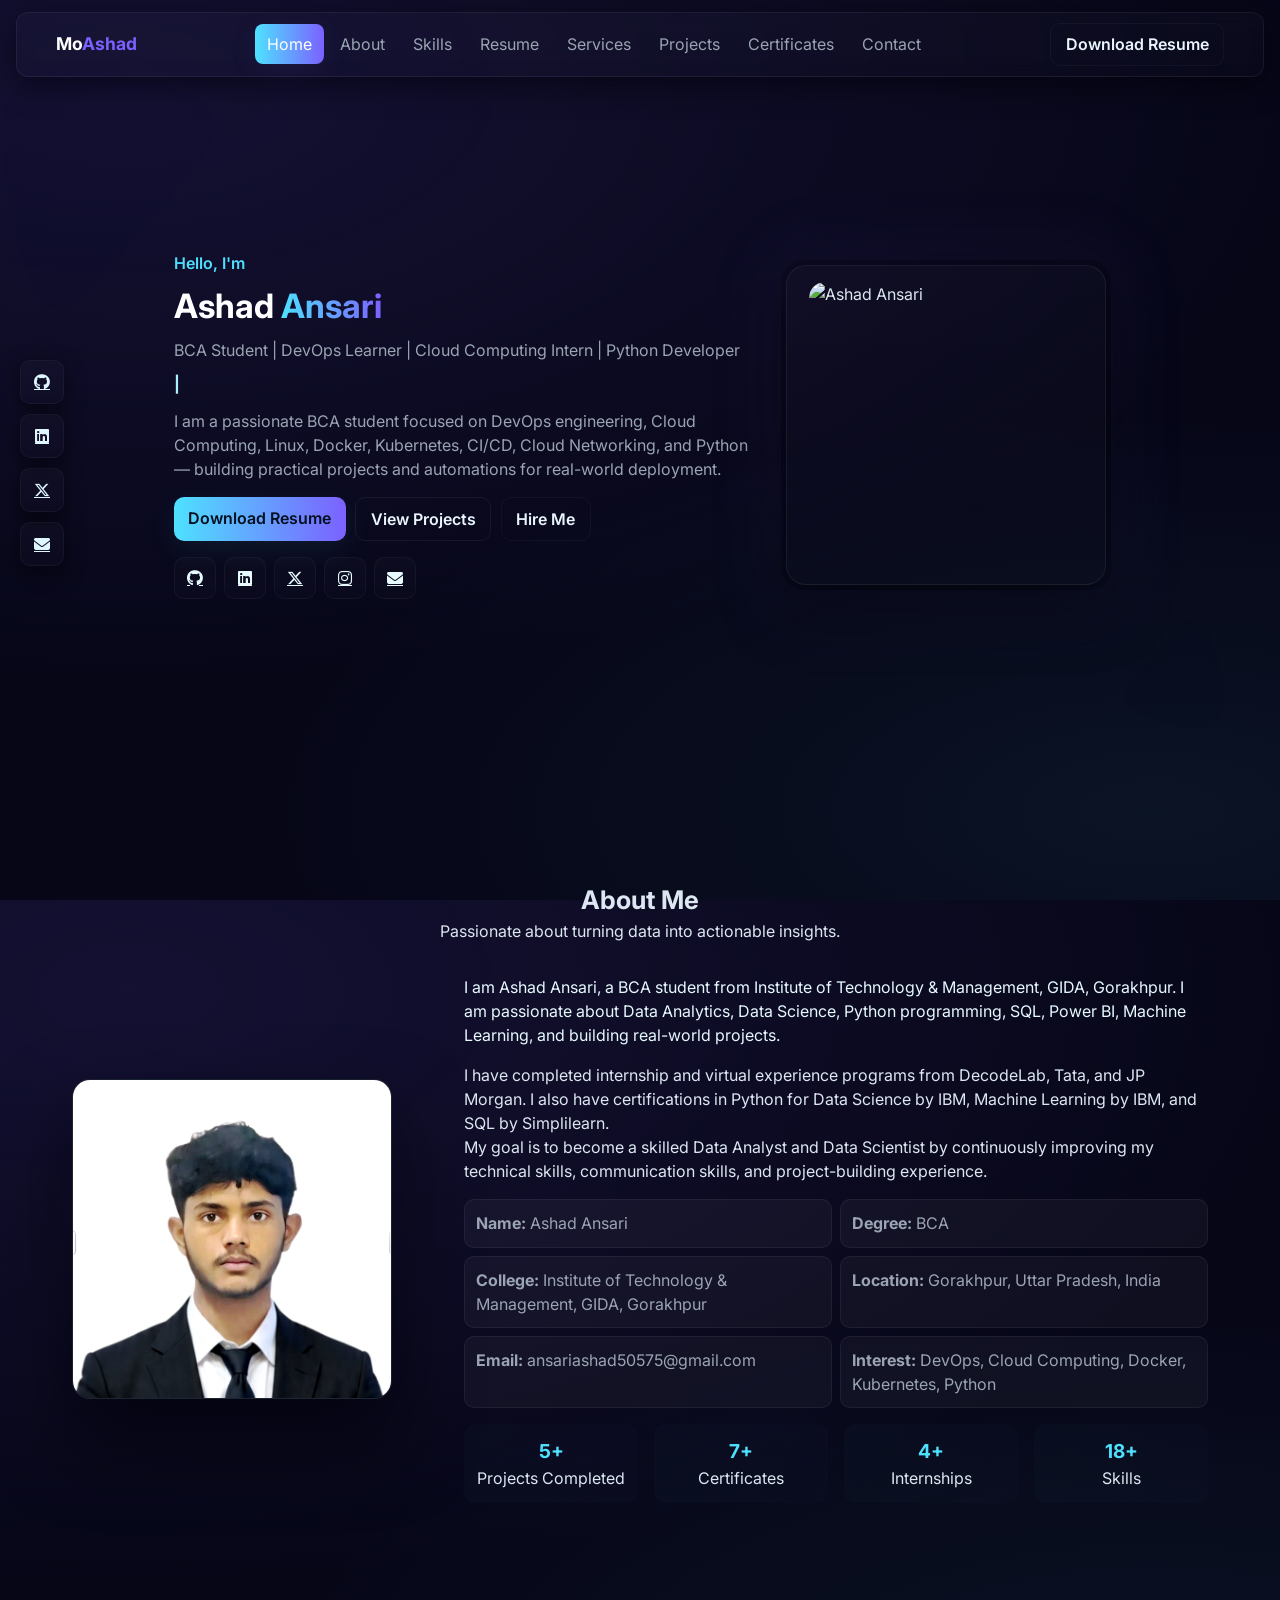
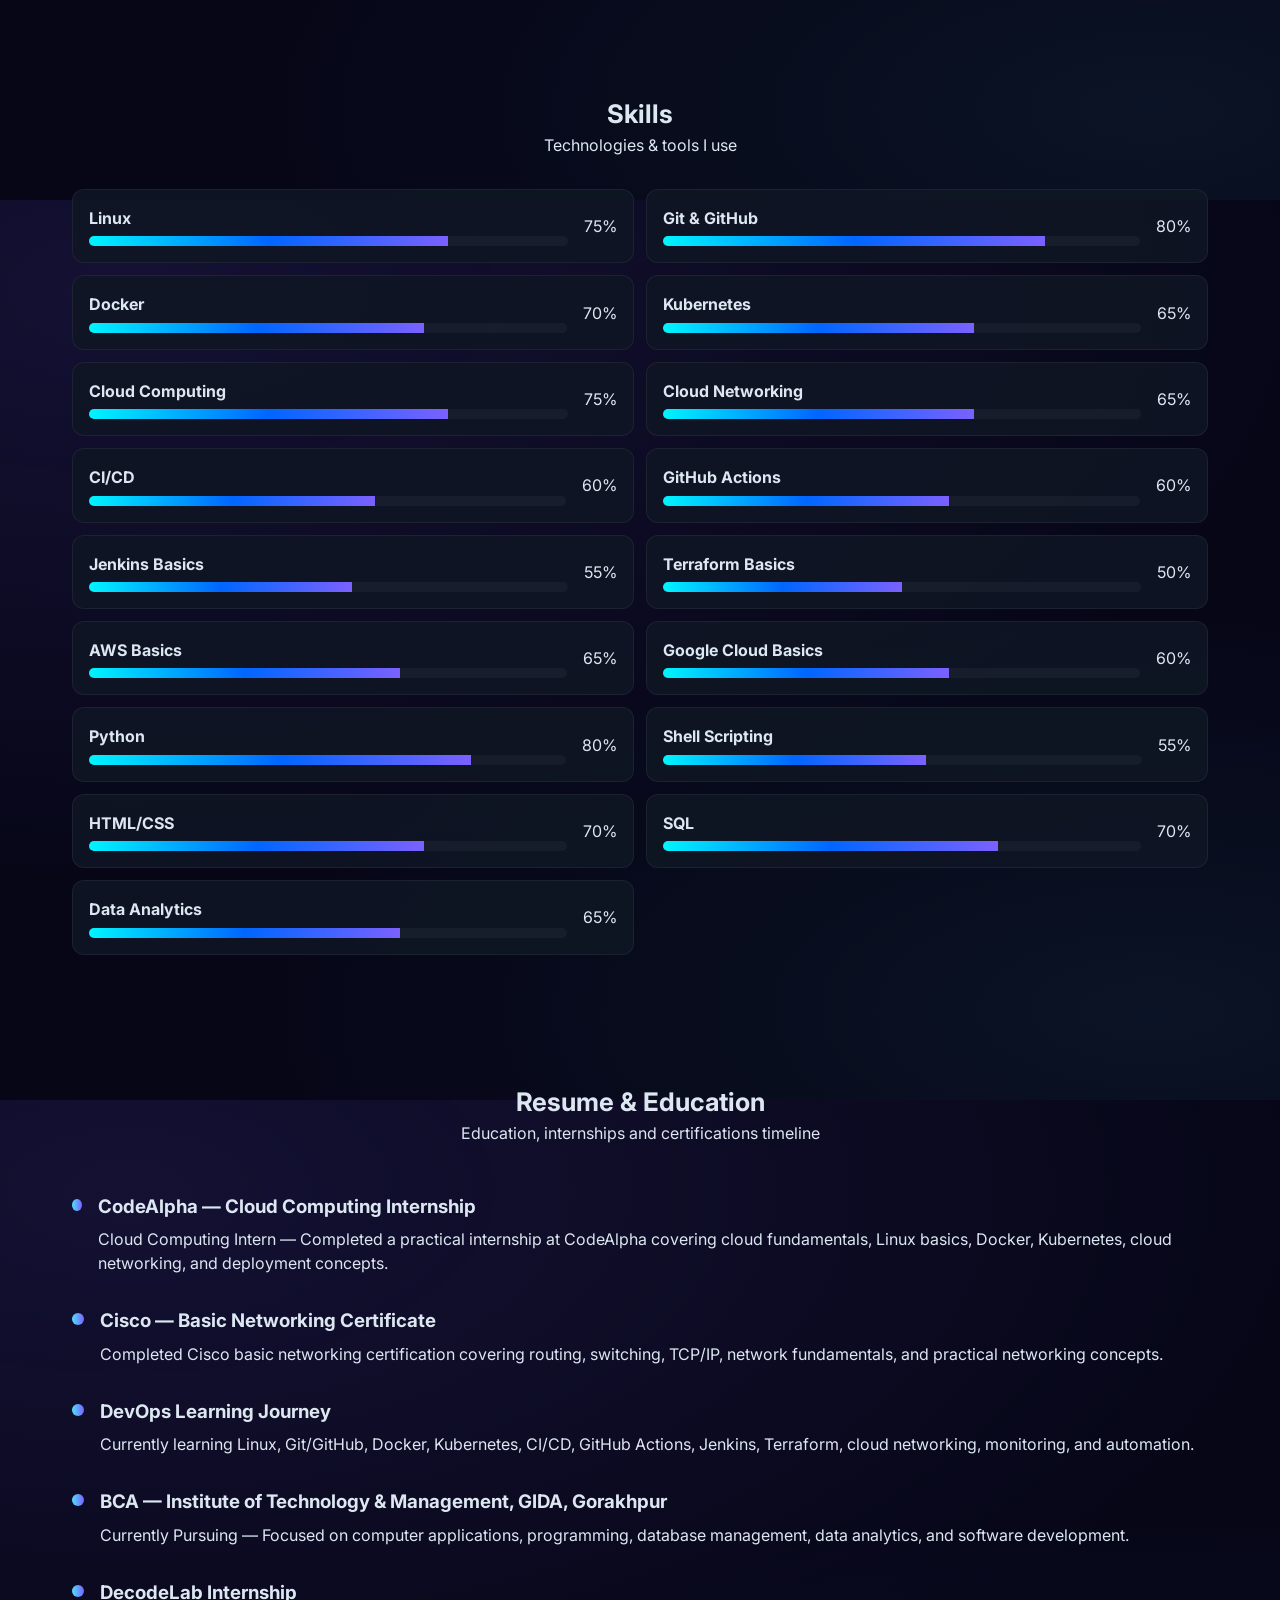
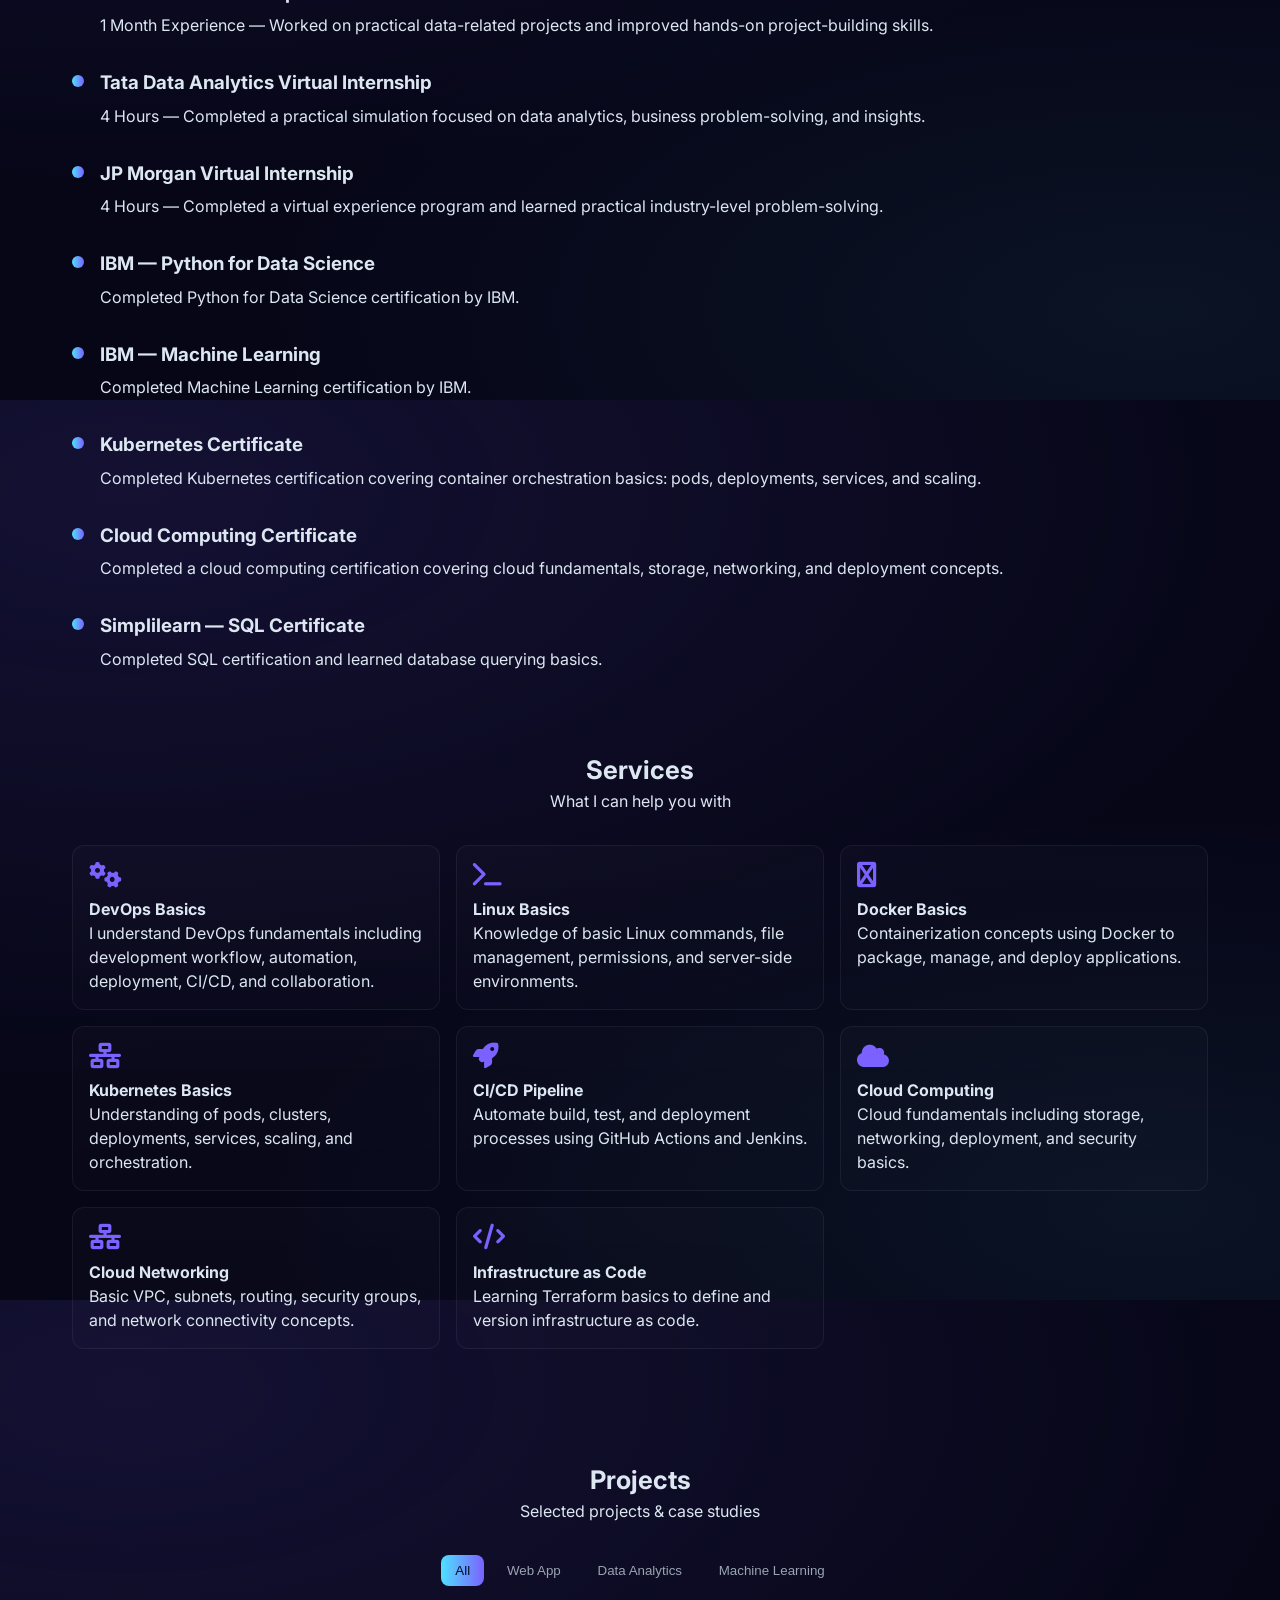
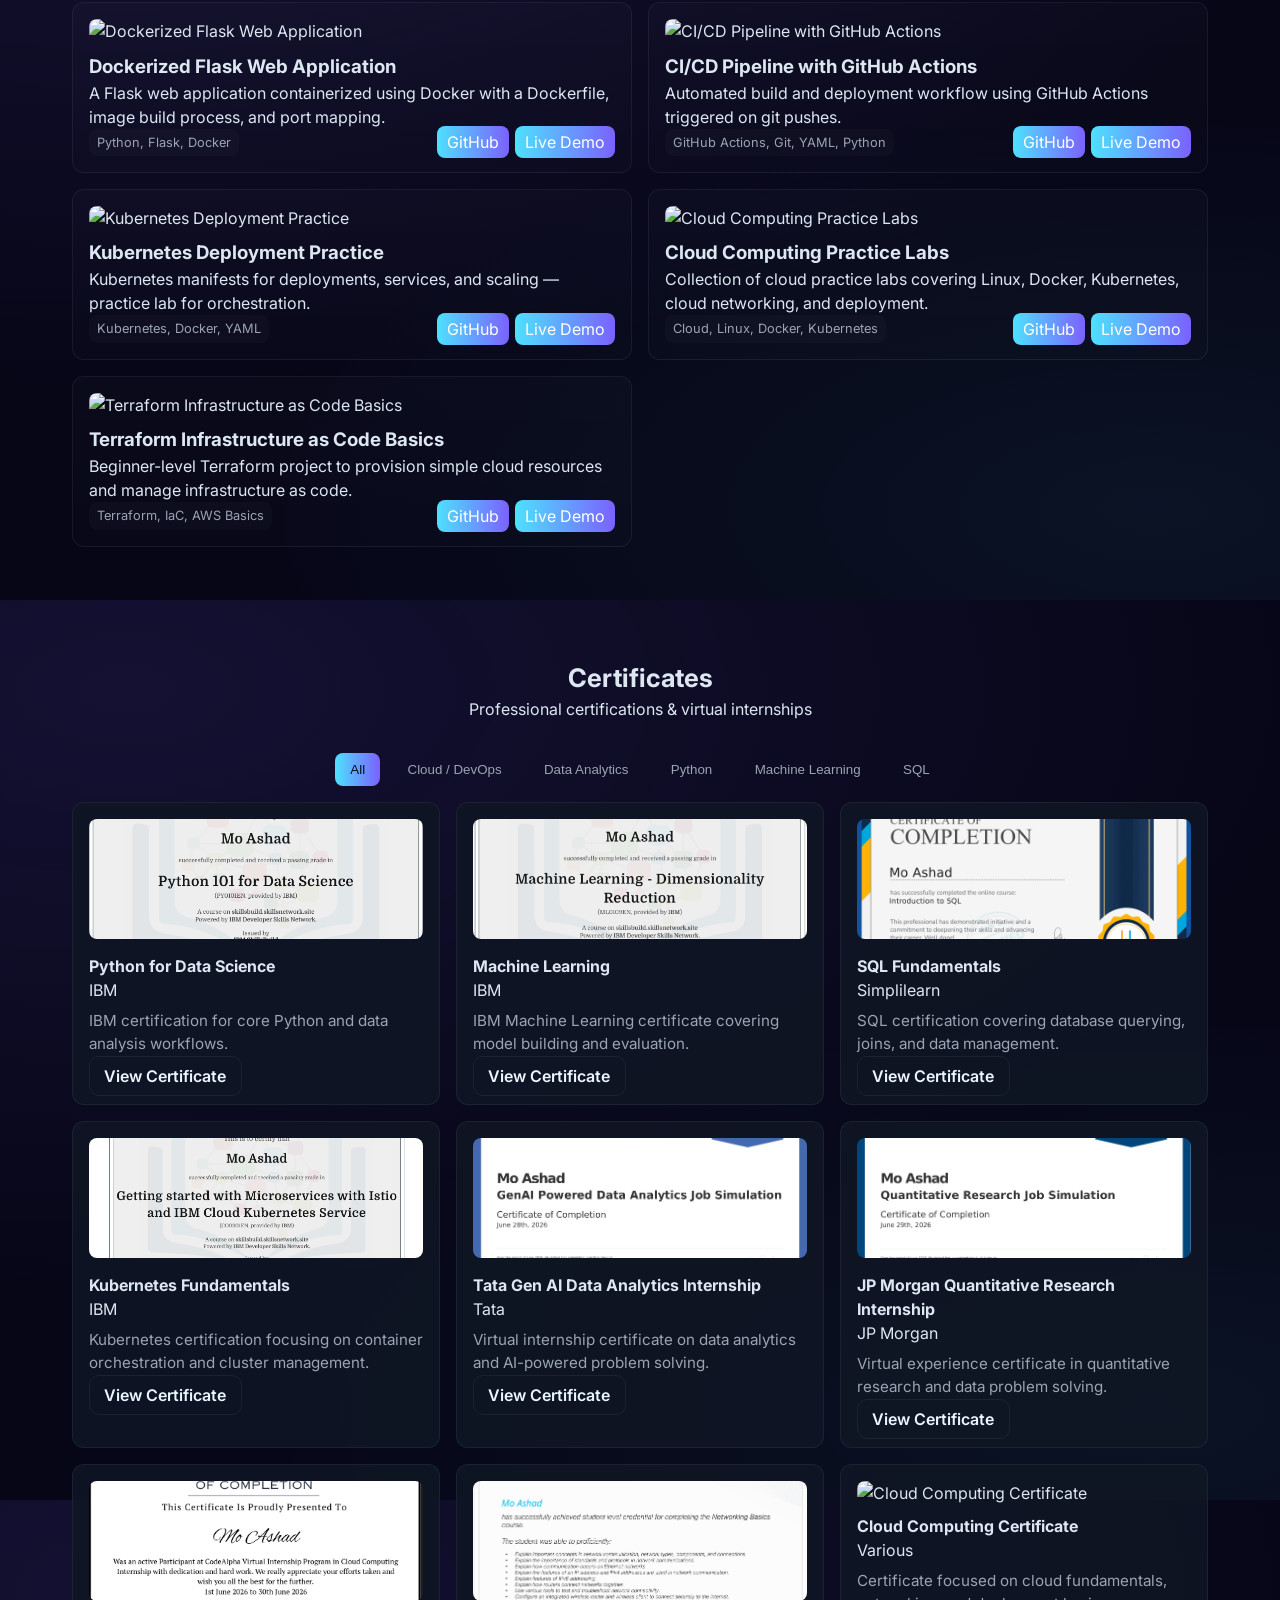
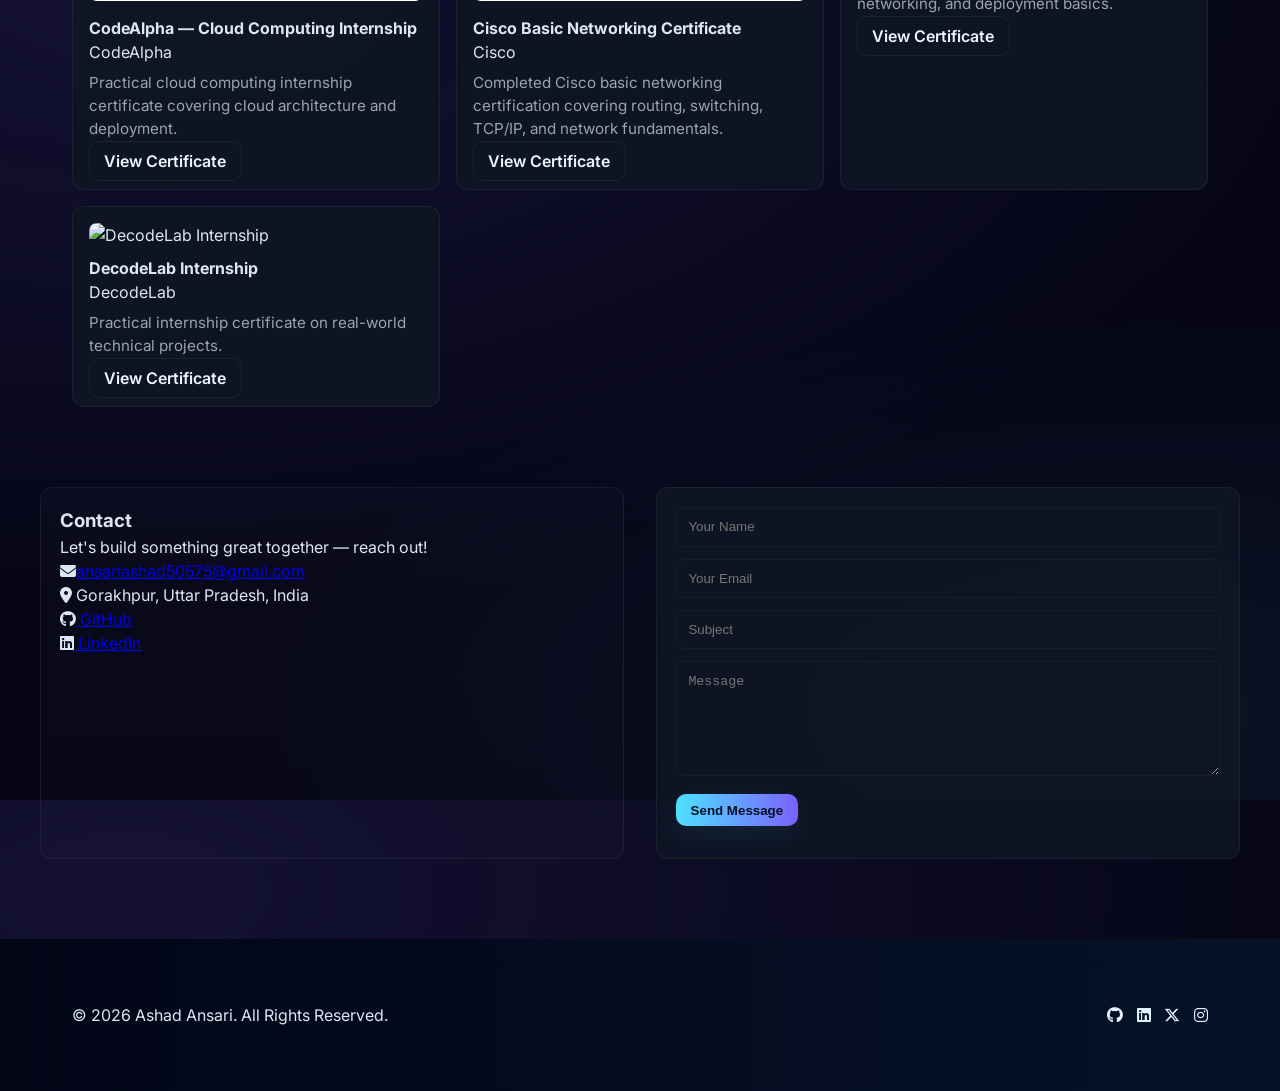
==== commit 80f22cdf: "Update project code" ====
--- a/portfolio/index.html
+++ b/portfolio/index.html
@@ -19,7 +19,7 @@
 
   <header class="navbar" id="navbar">
     <div class="container nav-inner">
-      <a href="#home" class="brand">Ashad<span>Ansari</span></a>
+      <a href="#home" class="brand">Mo<span>Ashad</span></a>
       <nav class="nav" id="nav-menu">
         <ul>
           <li><a href="#home" class="nav-link active">Home</a></li>
@@ -150,6 +150,14 @@
           <div class="timeline-item">
             <div class="timeline-marker"></div>
             <div class="timeline-content">
+              <h3>Cisco — Basic Networking Certificate</h3>
+              <p>Completed Cisco basic networking certification covering routing, switching, TCP/IP, network fundamentals, and practical networking concepts.</p>
+            </div>
+          </div>
+
+          <div class="timeline-item">
+            <div class="timeline-marker"></div>
+            <div class="timeline-content">
               <h3>DevOps Learning Journey</h3>
               <p>Currently learning Linux, Git/GitHub, Docker, Kubernetes, CI/CD, GitHub Actions, Jenkins, Terraform, cloud networking, monitoring, and automation.</p>
             </div>
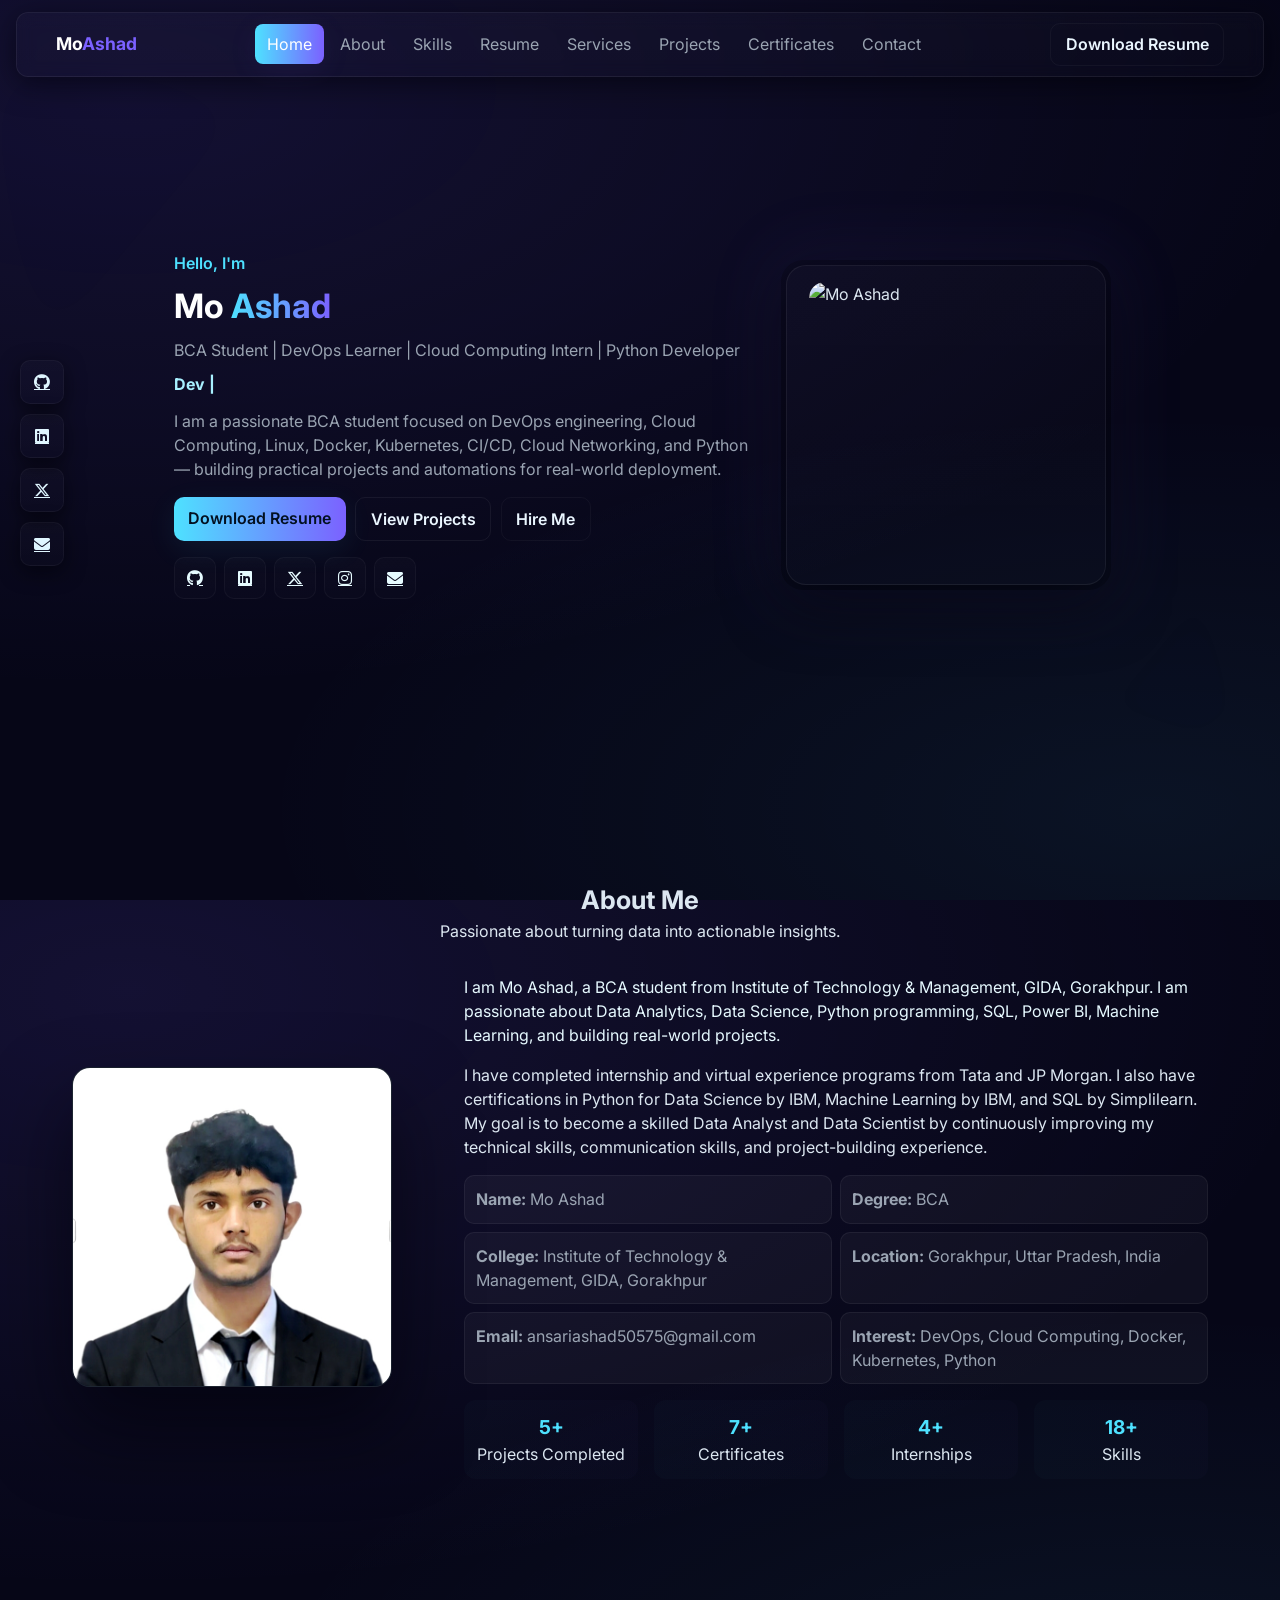
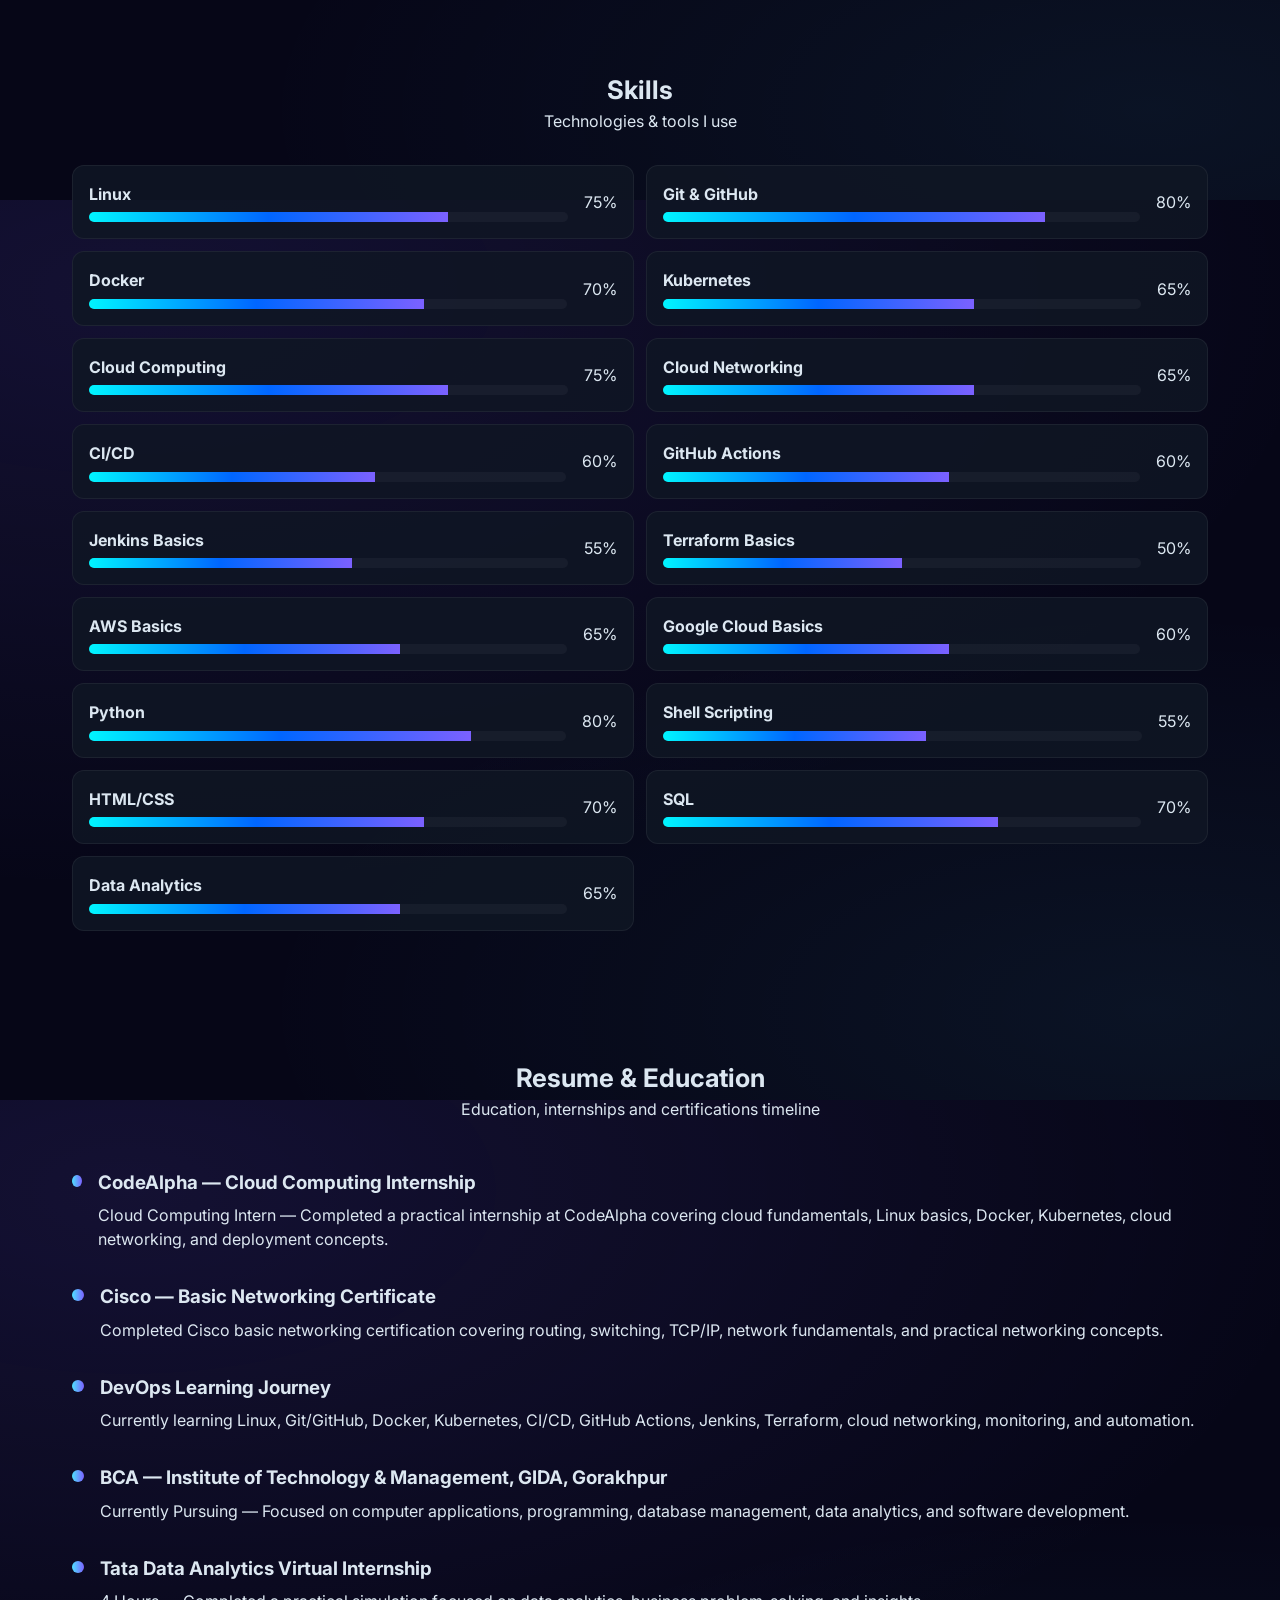
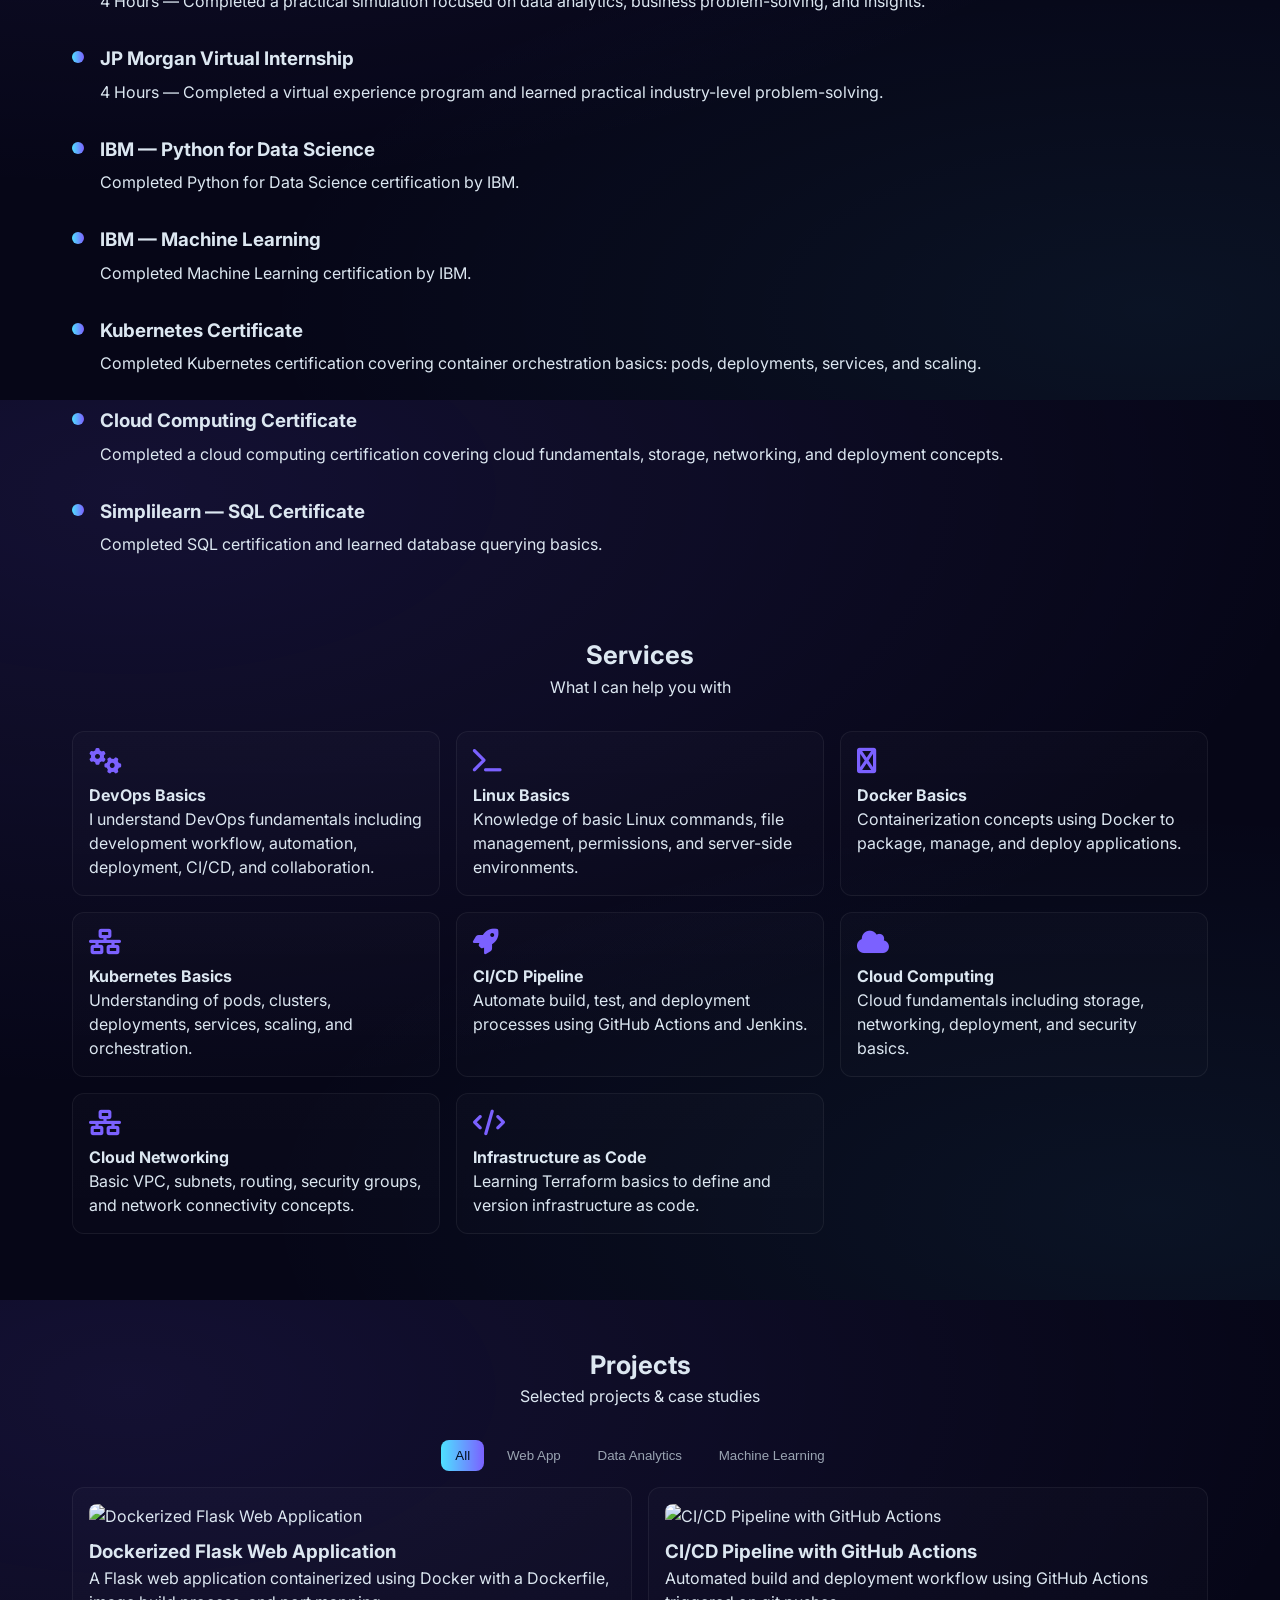
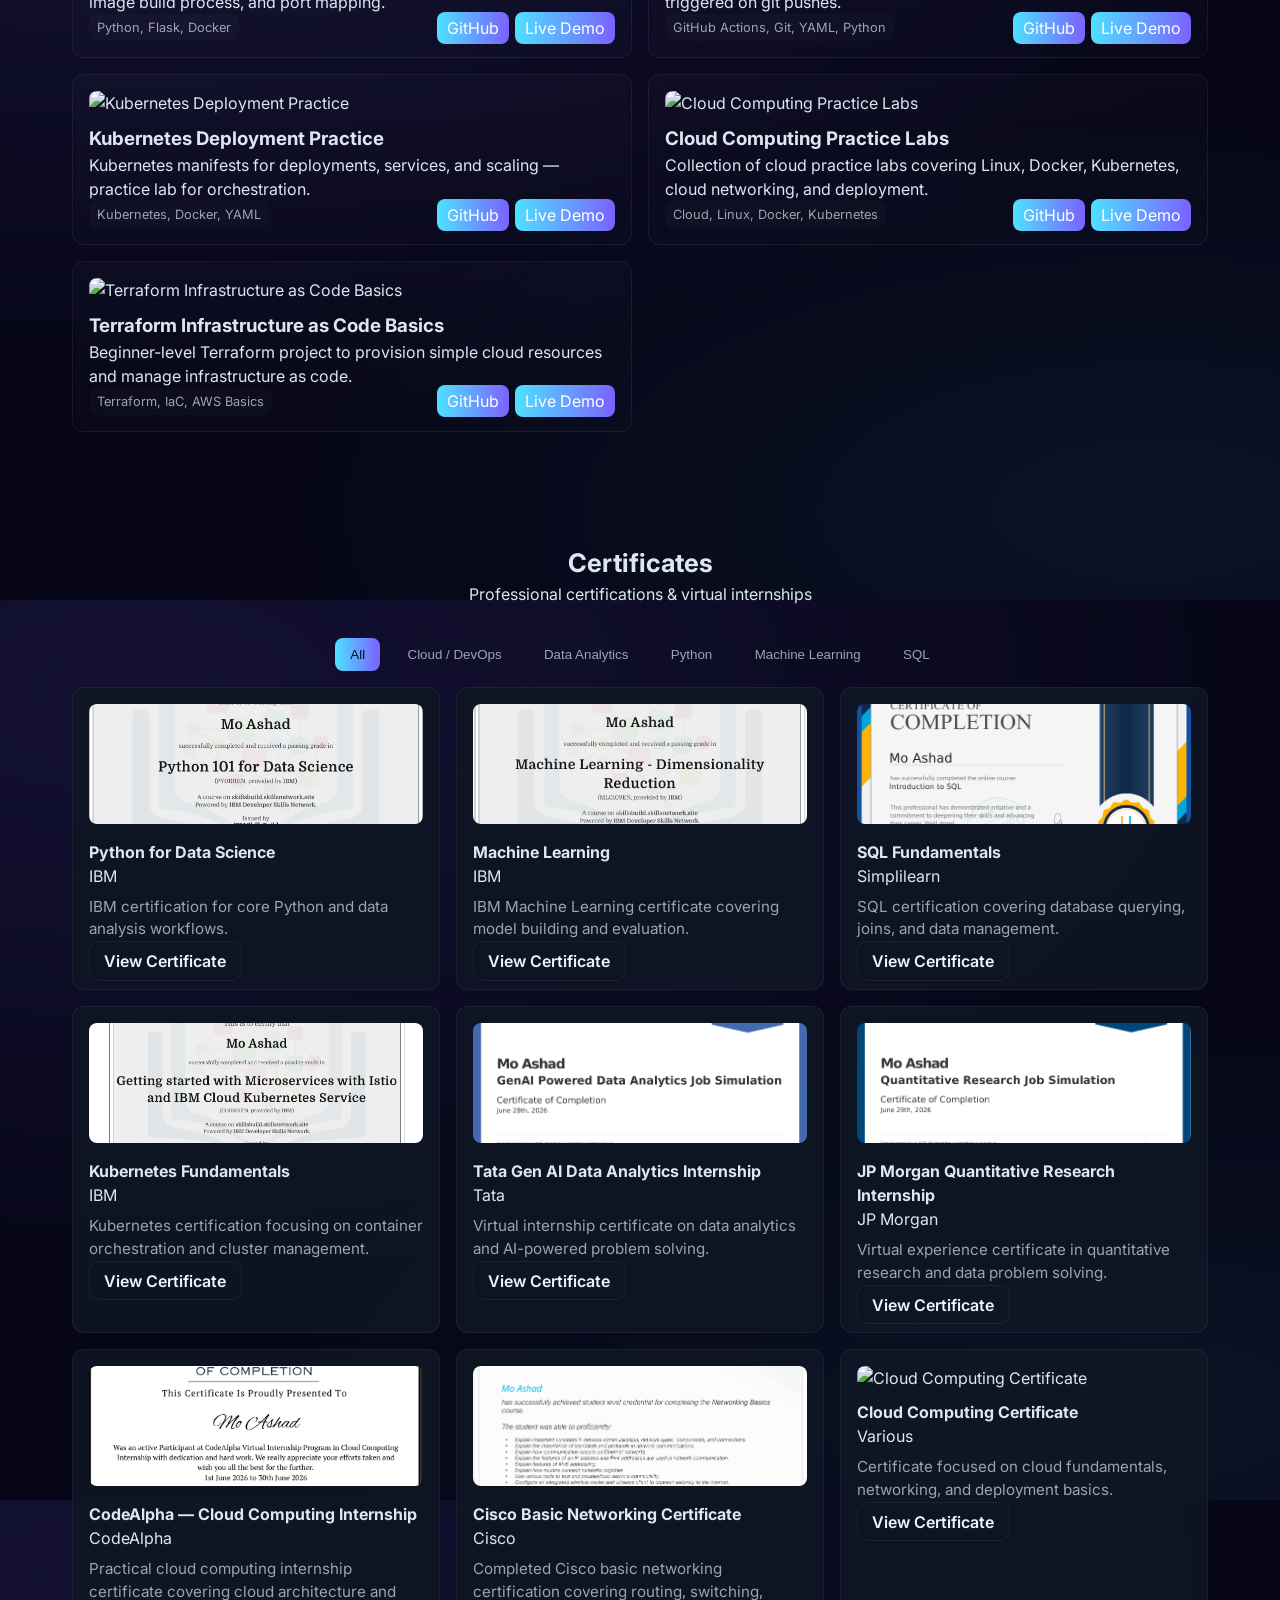
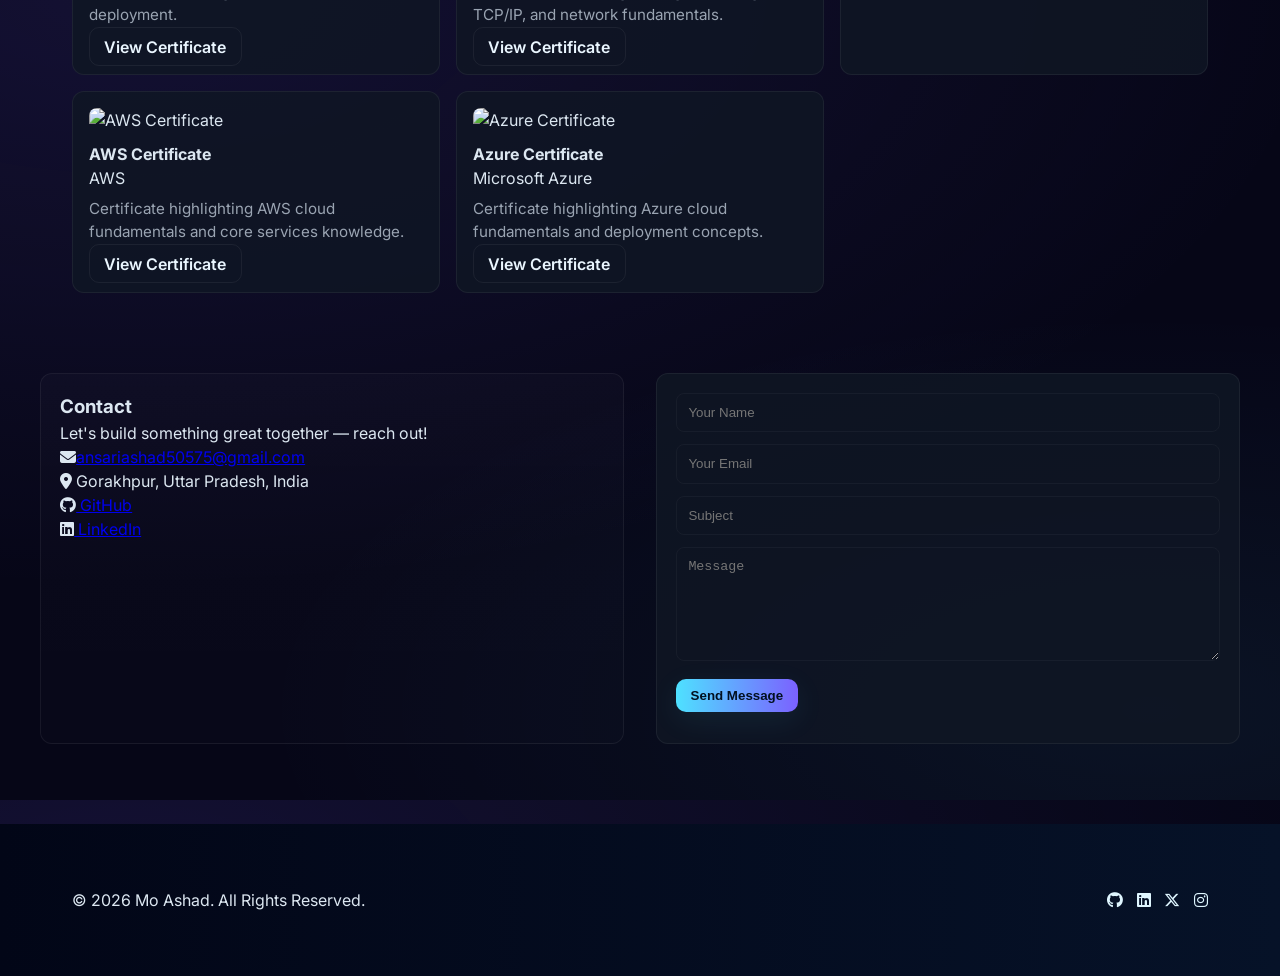
==== commit 2b199299: "Refresh portfolio assets" ====
--- a/portfolio/index.html
+++ b/portfolio/index.html
@@ -3,12 +3,12 @@
 <head>
   <meta charset="utf-8">
   <meta name="viewport" content="width=device-width, initial-scale=1">
-  <title>Ashad Ansari — DevOps Portfolio</title>
+  <title>Mo Ashad — DevOps Portfolio</title>
   <link rel="preconnect" href="https://fonts.googleapis.com">
   <link rel="preconnect" href="https://fonts.gstatic.com" crossorigin>
   <link href="https://fonts.googleapis.com/css2?family=Inter:wght@300;400;600;700;800&family=Poppins:wght@300;400;600;700&display=swap" rel="stylesheet">
   <link rel="stylesheet" href="https://cdnjs.cloudflare.com/ajax/libs/font-awesome/6.5.0/css/all.min.css">
-  <link rel="stylesheet" href="style.css">
+  <link rel="stylesheet" href="style.css?v=2">
 </head>
 <body>
   <div id="preloader" class="preloader">
@@ -33,7 +33,7 @@
         </ul>
       </nav>
       <div class="nav-actions">
-        <a href="#" class="btn ghost" id="resume-btn">Download Resume</a>
+        <a href="/download-resume" class="btn ghost" id="resume-btn" target="_blank" rel="noopener noreferrer">Download Resume</a>
         <button class="hamburger" id="hamburger"><span></span><span></span><span></span></button>
       </div>
     </div>
@@ -52,13 +52,13 @@
       <div class="container hero-inner">
         <div class="hero-left">
           <p class="eyebrow">Hello, I'm</p>
-          <h1 class="hero-title">Ashad <span>Ansari</span></h1>
+          <h1 class="hero-title">Mo <span>Ashad</span></h1>
           <p class="hero-sub">BCA Student | DevOps Learner | Cloud Computing Intern | Python Developer</p>
           <div class="typing" id="typing"></div>
           <p class="hero-desc">I am a passionate BCA student focused on DevOps engineering, Cloud Computing, Linux, Docker, Kubernetes, CI/CD, Cloud Networking, and Python — building practical projects and automations for real-world deployment.</p>
 
           <div class="hero-ctas">
-            <a href="resume/Ashad_Ansari_Resume.pdf" class="btn primary" download>Download Resume</a>
+            <a href="/download-resume" class="btn primary" target="_blank" rel="noopener noreferrer">Download Resume</a>
             <a href="#projects" class="btn outline">View Projects</a>
             <a href="#contact" class="btn ghost">Hire Me</a>
           </div>
@@ -74,7 +74,7 @@
         <div class="hero-right">
           <div class="profile-card">
             <div class="profile-glow"></div>
-            <img src="1.jpeg" alt="Ashad Ansari">
+            <img src="1.jpeg" alt="Mo Ashad">
           </div>
         </div>
       </div>
@@ -93,12 +93,12 @@
             </div>
           </div>
           <div class="about-content">
-            <p class="lead">I am Ashad Ansari, a BCA student from Institute of Technology & Management, GIDA, Gorakhpur. I am passionate about Data Analytics, Data Science, Python programming, SQL, Power BI, Machine Learning, and building real-world projects.</p>
-            <p>I have completed internship and virtual experience programs from DecodeLab, Tata, and JP Morgan. I also have certifications in Python for Data Science by IBM, Machine Learning by IBM, and SQL by Simplilearn.</p>
+            <p class="lead">I am Mo Ashad, a BCA student from Institute of Technology & Management, GIDA, Gorakhpur. I am passionate about Data Analytics, Data Science, Python programming, SQL, Power BI, Machine Learning, and building real-world projects.</p>
+            <p>I have completed internship and virtual experience programs from Tata and JP Morgan. I also have certifications in Python for Data Science by IBM, Machine Learning by IBM, and SQL by Simplilearn.</p>
             <p>My goal is to become a skilled Data Analyst and Data Scientist by continuously improving my technical skills, communication skills, and project-building experience.</p>
 
             <div class="info-cards">
-              <div class="info-card"><strong>Name:</strong> Ashad Ansari</div>
+              <div class="info-card"><strong>Name:</strong> Mo Ashad</div>
               <div class="info-card"><strong>Degree:</strong> BCA</div>
               <div class="info-card"><strong>College:</strong> Institute of Technology &amp; Management, GIDA, Gorakhpur</div>
               <div class="info-card"><strong>Location:</strong> Gorakhpur, Uttar Pradesh, India</div>
@@ -168,14 +168,6 @@
             <div class="timeline-content">
               <h3>BCA — Institute of Technology &amp; Management, GIDA, Gorakhpur</h3>
               <p>Currently Pursuing — Focused on computer applications, programming, database management, data analytics, and software development.</p>
-            </div>
-          </div>
-
-          <div class="timeline-item">
-            <div class="timeline-marker"></div>
-            <div class="timeline-content">
-              <h3>DecodeLab Internship</h3>
-              <p>1 Month Experience — Worked on practical data-related projects and improved hands-on project-building skills.</p>
             </div>
           </div>
 
@@ -319,7 +311,7 @@
 
   <footer class="footer">
     <div class="container footer-inner">
-      <p>© 2026 Ashad Ansari. All Rights Reserved.</p>
+      <p>© 2026 Mo Ashad. All Rights Reserved.</p>
       <div class="footer-socials">
         <a href="https://github.com/Mo-Ashad" target="_blank"><i class="fab fa-github"></i></a>
         <a href="https://www.linkedin.com/in/mo-ashad-ansari18007" target="_blank"><i class="fab fa-linkedin"></i></a>
@@ -329,6 +321,6 @@
     </div>
   </footer>
 
-  <script src="script.js"></script>
+  <script src="script.js?v=2"></script>
 </body>
 </html>
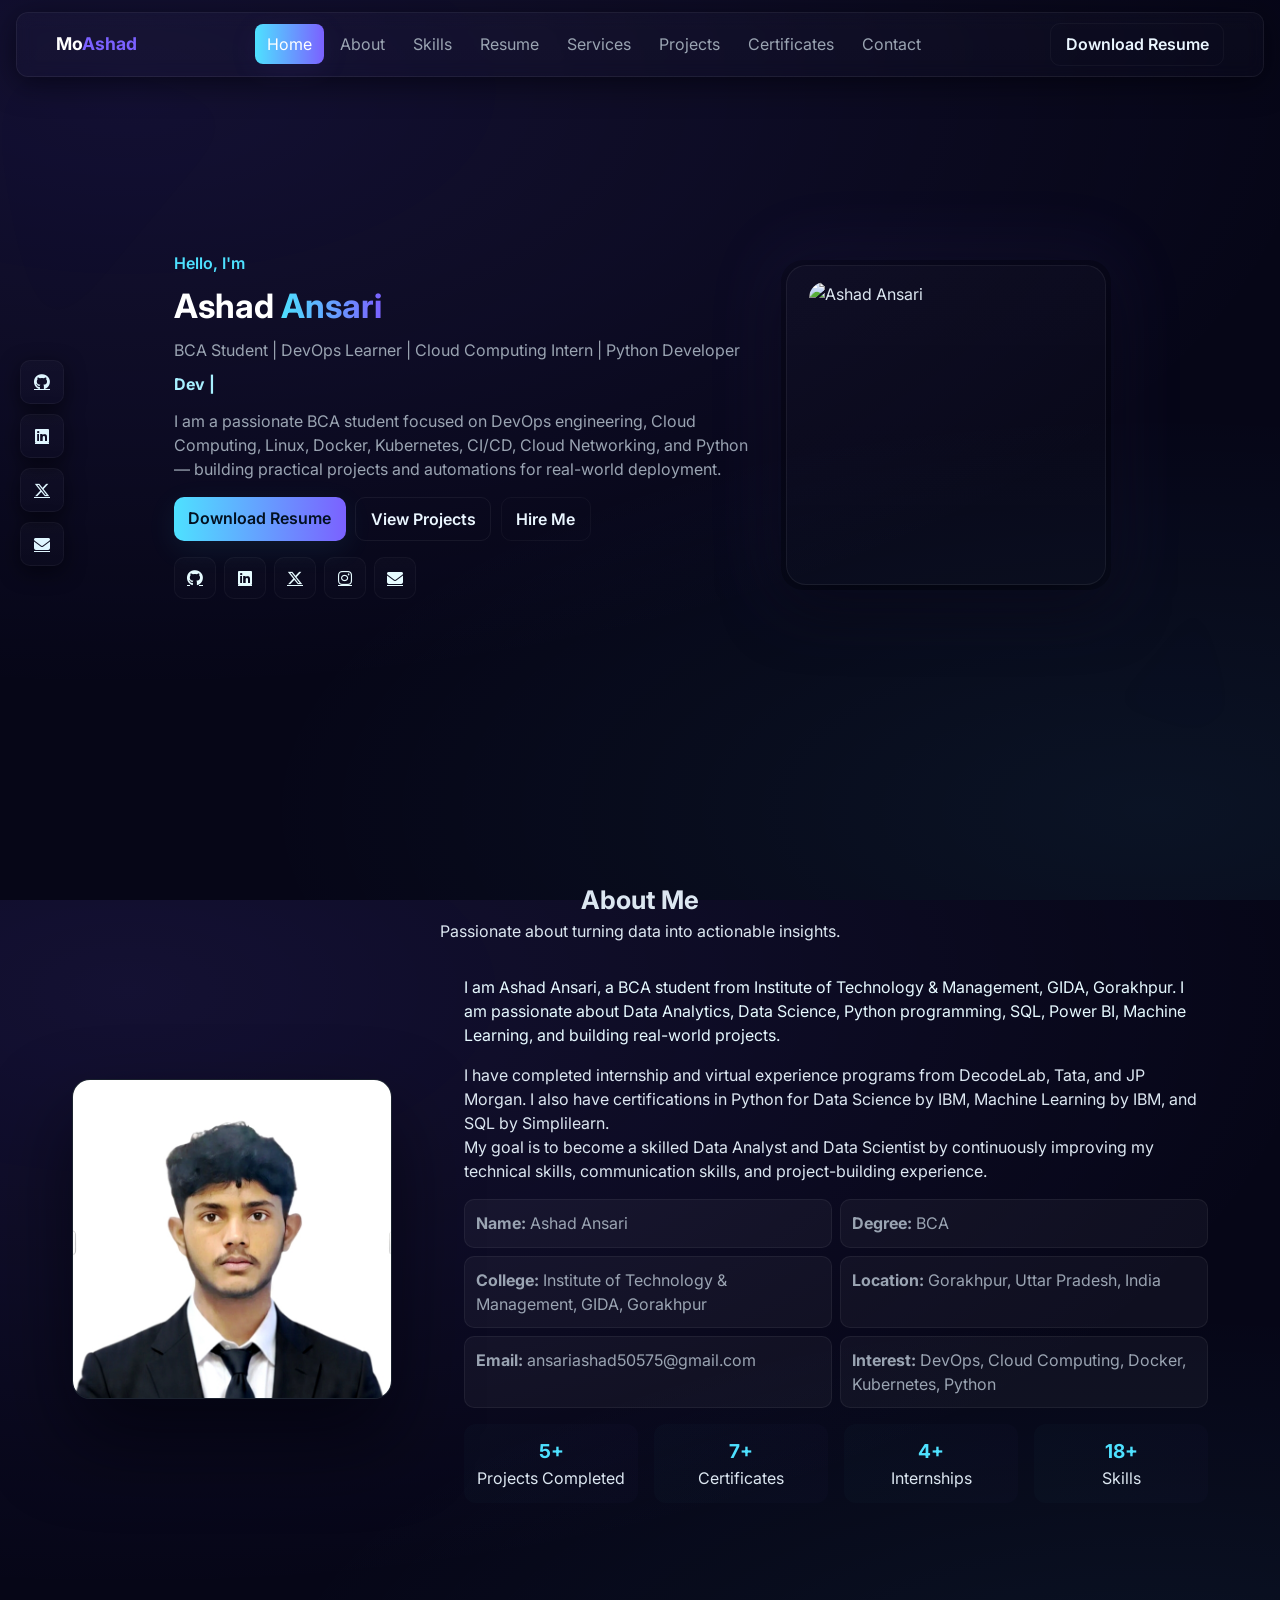
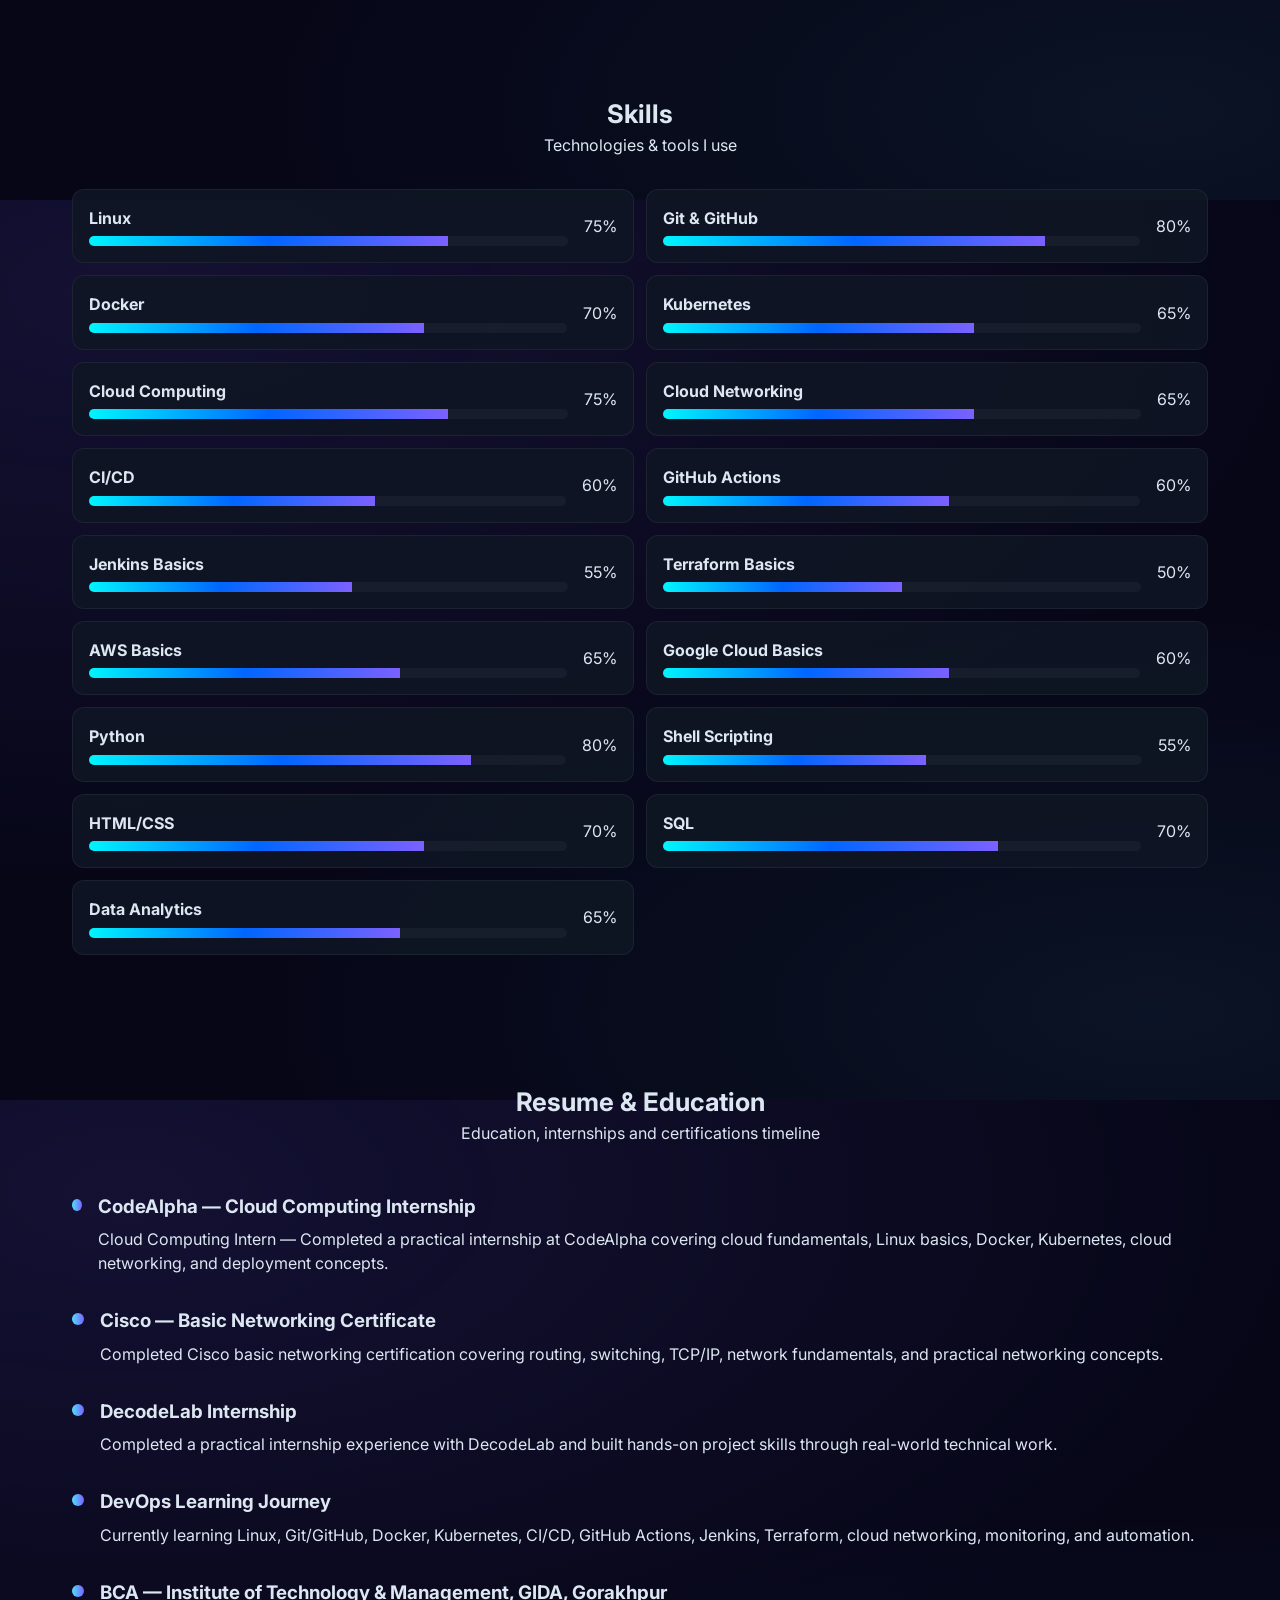
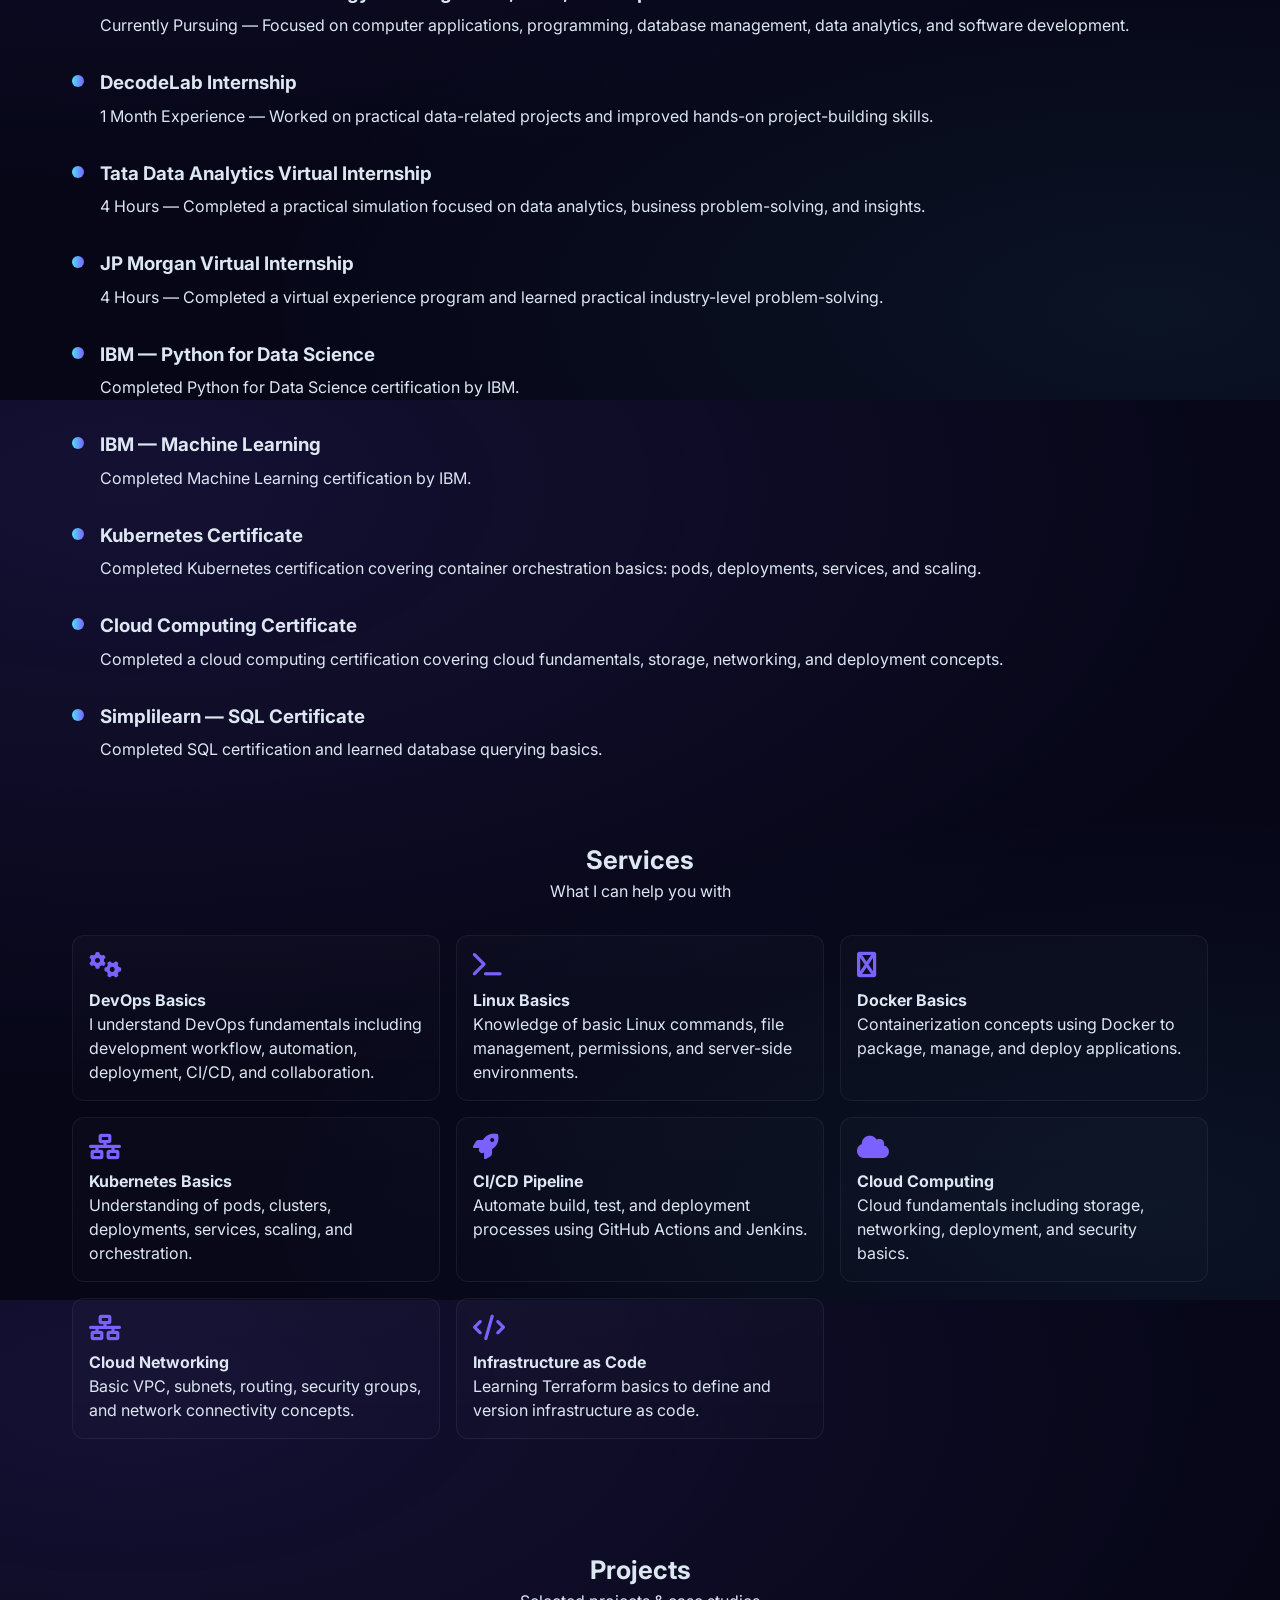
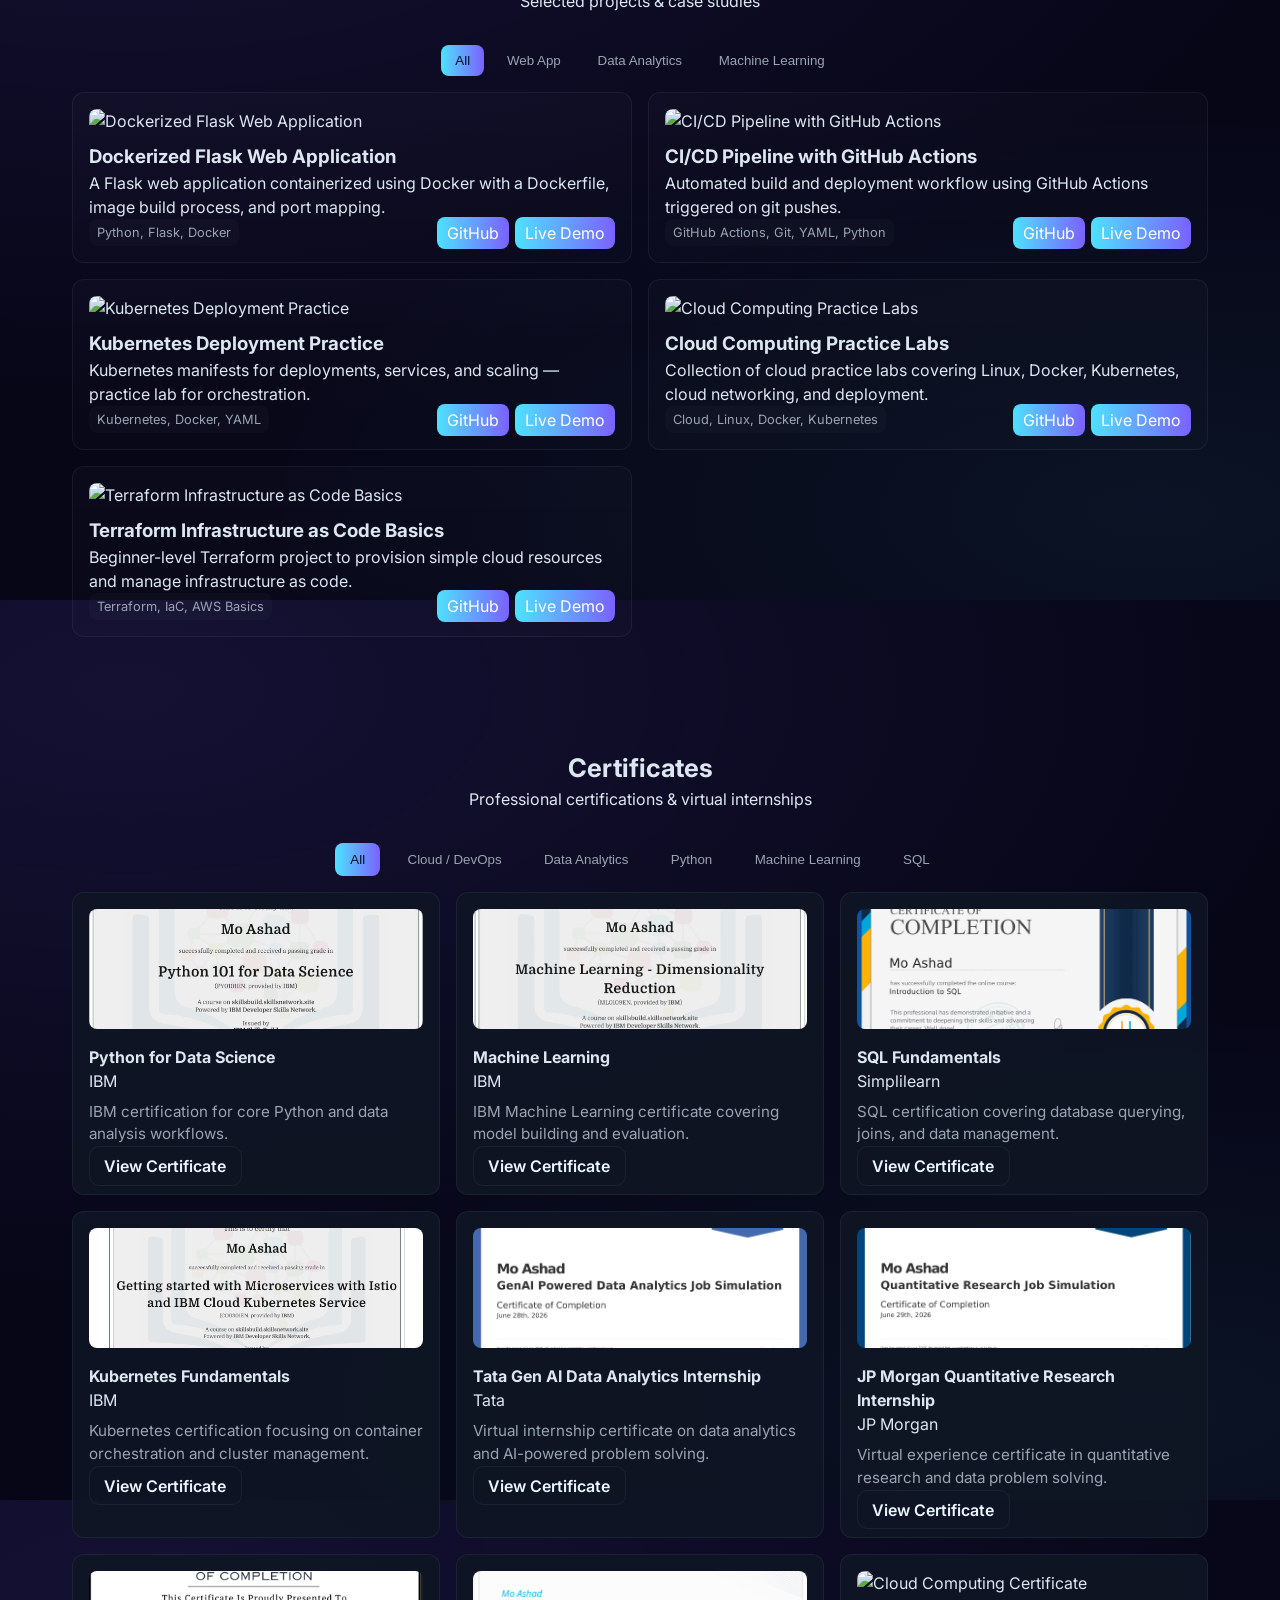
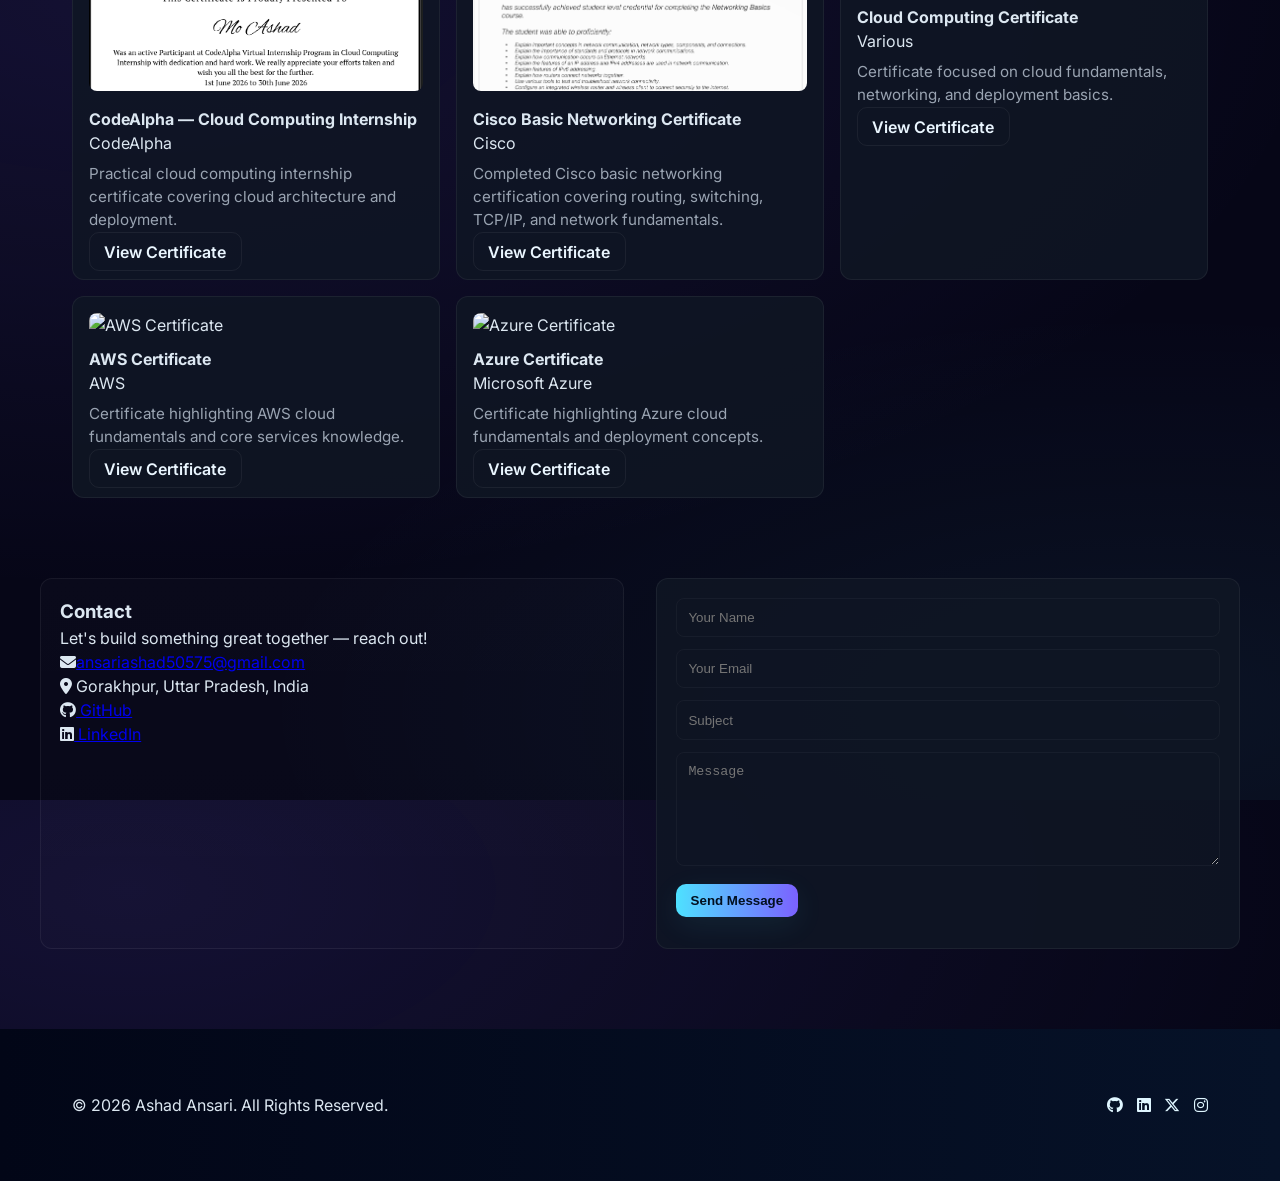
==== commit 6070cbf8: "Update portfolio content, resume, and project links" ====
--- a/portfolio/index.html
+++ b/portfolio/index.html
@@ -3,12 +3,12 @@
 <head>
   <meta charset="utf-8">
   <meta name="viewport" content="width=device-width, initial-scale=1">
-  <title>Mo Ashad — DevOps Portfolio</title>
+  <title>Ashad Ansari — DevOps Portfolio</title>
   <link rel="preconnect" href="https://fonts.googleapis.com">
   <link rel="preconnect" href="https://fonts.gstatic.com" crossorigin>
   <link href="https://fonts.googleapis.com/css2?family=Inter:wght@300;400;600;700;800&family=Poppins:wght@300;400;600;700&display=swap" rel="stylesheet">
   <link rel="stylesheet" href="https://cdnjs.cloudflare.com/ajax/libs/font-awesome/6.5.0/css/all.min.css">
-  <link rel="stylesheet" href="style.css?v=2">
+  <link rel="stylesheet" href="style.css">
 </head>
 <body>
   <div id="preloader" class="preloader">
@@ -33,7 +33,7 @@
         </ul>
       </nav>
       <div class="nav-actions">
-        <a href="/download-resume" class="btn ghost" id="resume-btn" target="_blank" rel="noopener noreferrer">Download Resume</a>
+        <a href="/static/resume/Ashad_Ansari_Resume.pdf" class="btn ghost" id="resume-btn" download>Download Resume</a>
         <button class="hamburger" id="hamburger"><span></span><span></span><span></span></button>
       </div>
     </div>
@@ -52,13 +52,13 @@
       <div class="container hero-inner">
         <div class="hero-left">
           <p class="eyebrow">Hello, I'm</p>
-          <h1 class="hero-title">Mo <span>Ashad</span></h1>
+          <h1 class="hero-title">Ashad <span>Ansari</span></h1>
           <p class="hero-sub">BCA Student | DevOps Learner | Cloud Computing Intern | Python Developer</p>
           <div class="typing" id="typing"></div>
           <p class="hero-desc">I am a passionate BCA student focused on DevOps engineering, Cloud Computing, Linux, Docker, Kubernetes, CI/CD, Cloud Networking, and Python — building practical projects and automations for real-world deployment.</p>
 
           <div class="hero-ctas">
-            <a href="/download-resume" class="btn primary" target="_blank" rel="noopener noreferrer">Download Resume</a>
+            <a href="/static/resume/Ashad_Ansari_Resume.pdf" class="btn primary" download>Download Resume</a>
             <a href="#projects" class="btn outline">View Projects</a>
             <a href="#contact" class="btn ghost">Hire Me</a>
           </div>
@@ -74,7 +74,7 @@
         <div class="hero-right">
           <div class="profile-card">
             <div class="profile-glow"></div>
-            <img src="1.jpeg" alt="Mo Ashad">
+            <img src="1.jpeg" alt="Ashad Ansari">
           </div>
         </div>
       </div>
@@ -93,12 +93,12 @@
             </div>
           </div>
           <div class="about-content">
-            <p class="lead">I am Mo Ashad, a BCA student from Institute of Technology & Management, GIDA, Gorakhpur. I am passionate about Data Analytics, Data Science, Python programming, SQL, Power BI, Machine Learning, and building real-world projects.</p>
-            <p>I have completed internship and virtual experience programs from Tata and JP Morgan. I also have certifications in Python for Data Science by IBM, Machine Learning by IBM, and SQL by Simplilearn.</p>
+            <p class="lead">I am Ashad Ansari, a BCA student from Institute of Technology & Management, GIDA, Gorakhpur. I am passionate about Data Analytics, Data Science, Python programming, SQL, Power BI, Machine Learning, and building real-world projects.</p>
+            <p>I have completed internship and virtual experience programs from DecodeLab, Tata, and JP Morgan. I also have certifications in Python for Data Science by IBM, Machine Learning by IBM, and SQL by Simplilearn.</p>
             <p>My goal is to become a skilled Data Analyst and Data Scientist by continuously improving my technical skills, communication skills, and project-building experience.</p>
 
             <div class="info-cards">
-              <div class="info-card"><strong>Name:</strong> Mo Ashad</div>
+              <div class="info-card"><strong>Name:</strong> Ashad Ansari</div>
               <div class="info-card"><strong>Degree:</strong> BCA</div>
               <div class="info-card"><strong>College:</strong> Institute of Technology &amp; Management, GIDA, Gorakhpur</div>
               <div class="info-card"><strong>Location:</strong> Gorakhpur, Uttar Pradesh, India</div>
@@ -158,6 +158,14 @@
           <div class="timeline-item">
             <div class="timeline-marker"></div>
             <div class="timeline-content">
+              <h3>DecodeLab Internship</h3>
+              <p>Completed a practical internship experience with DecodeLab and built hands-on project skills through real-world technical work.</p>
+            </div>
+          </div>
+
+          <div class="timeline-item">
+            <div class="timeline-marker"></div>
+            <div class="timeline-content">
               <h3>DevOps Learning Journey</h3>
               <p>Currently learning Linux, Git/GitHub, Docker, Kubernetes, CI/CD, GitHub Actions, Jenkins, Terraform, cloud networking, monitoring, and automation.</p>
             </div>
@@ -168,6 +176,14 @@
             <div class="timeline-content">
               <h3>BCA — Institute of Technology &amp; Management, GIDA, Gorakhpur</h3>
               <p>Currently Pursuing — Focused on computer applications, programming, database management, data analytics, and software development.</p>
+            </div>
+          </div>
+
+          <div class="timeline-item">
+            <div class="timeline-marker"></div>
+            <div class="timeline-content">
+              <h3>DecodeLab Internship</h3>
+              <p>1 Month Experience — Worked on practical data-related projects and improved hands-on project-building skills.</p>
             </div>
           </div>
 
@@ -311,7 +327,7 @@
 
   <footer class="footer">
     <div class="container footer-inner">
-      <p>© 2026 Mo Ashad. All Rights Reserved.</p>
+      <p>© 2026 Ashad Ansari. All Rights Reserved.</p>
       <div class="footer-socials">
         <a href="https://github.com/Mo-Ashad" target="_blank"><i class="fab fa-github"></i></a>
         <a href="https://www.linkedin.com/in/mo-ashad-ansari18007" target="_blank"><i class="fab fa-linkedin"></i></a>
@@ -321,6 +337,6 @@
     </div>
   </footer>
 
-  <script src="script.js?v=2"></script>
+  <script src="script.js"></script>
 </body>
 </html>
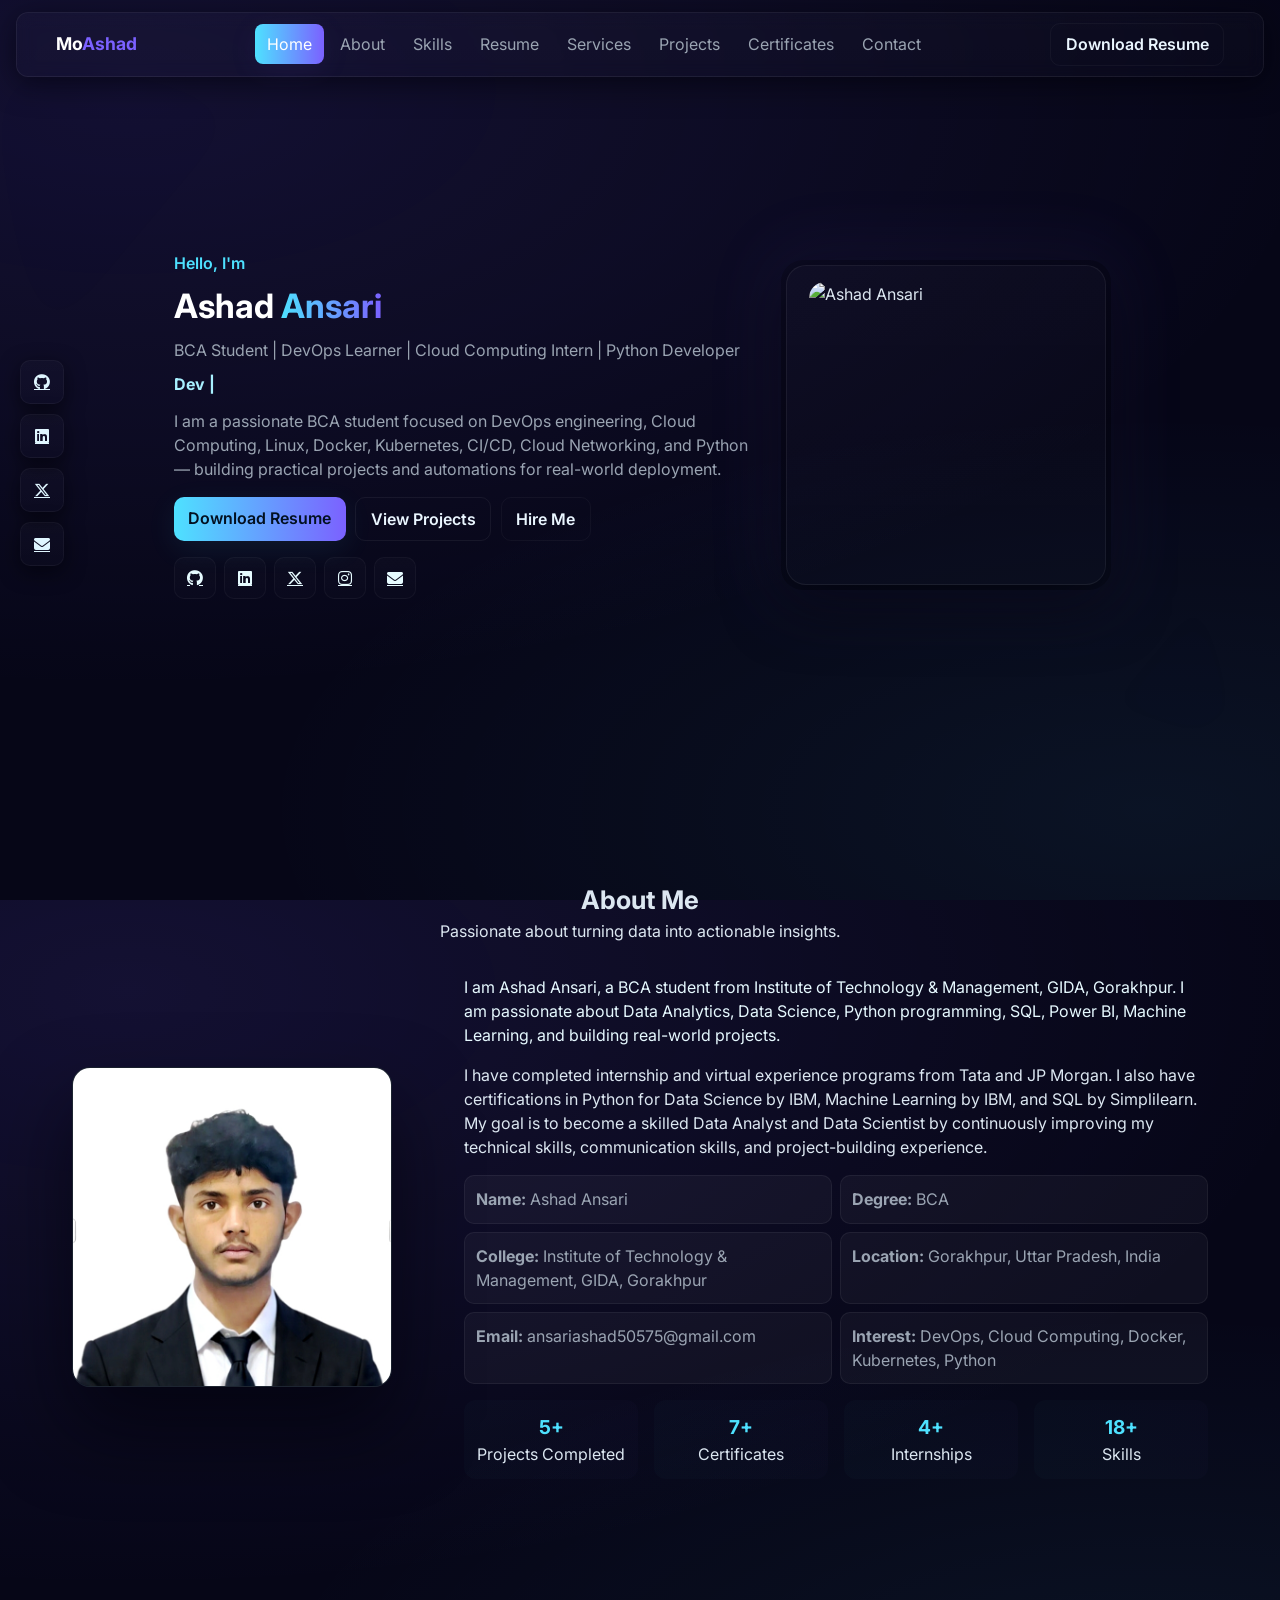
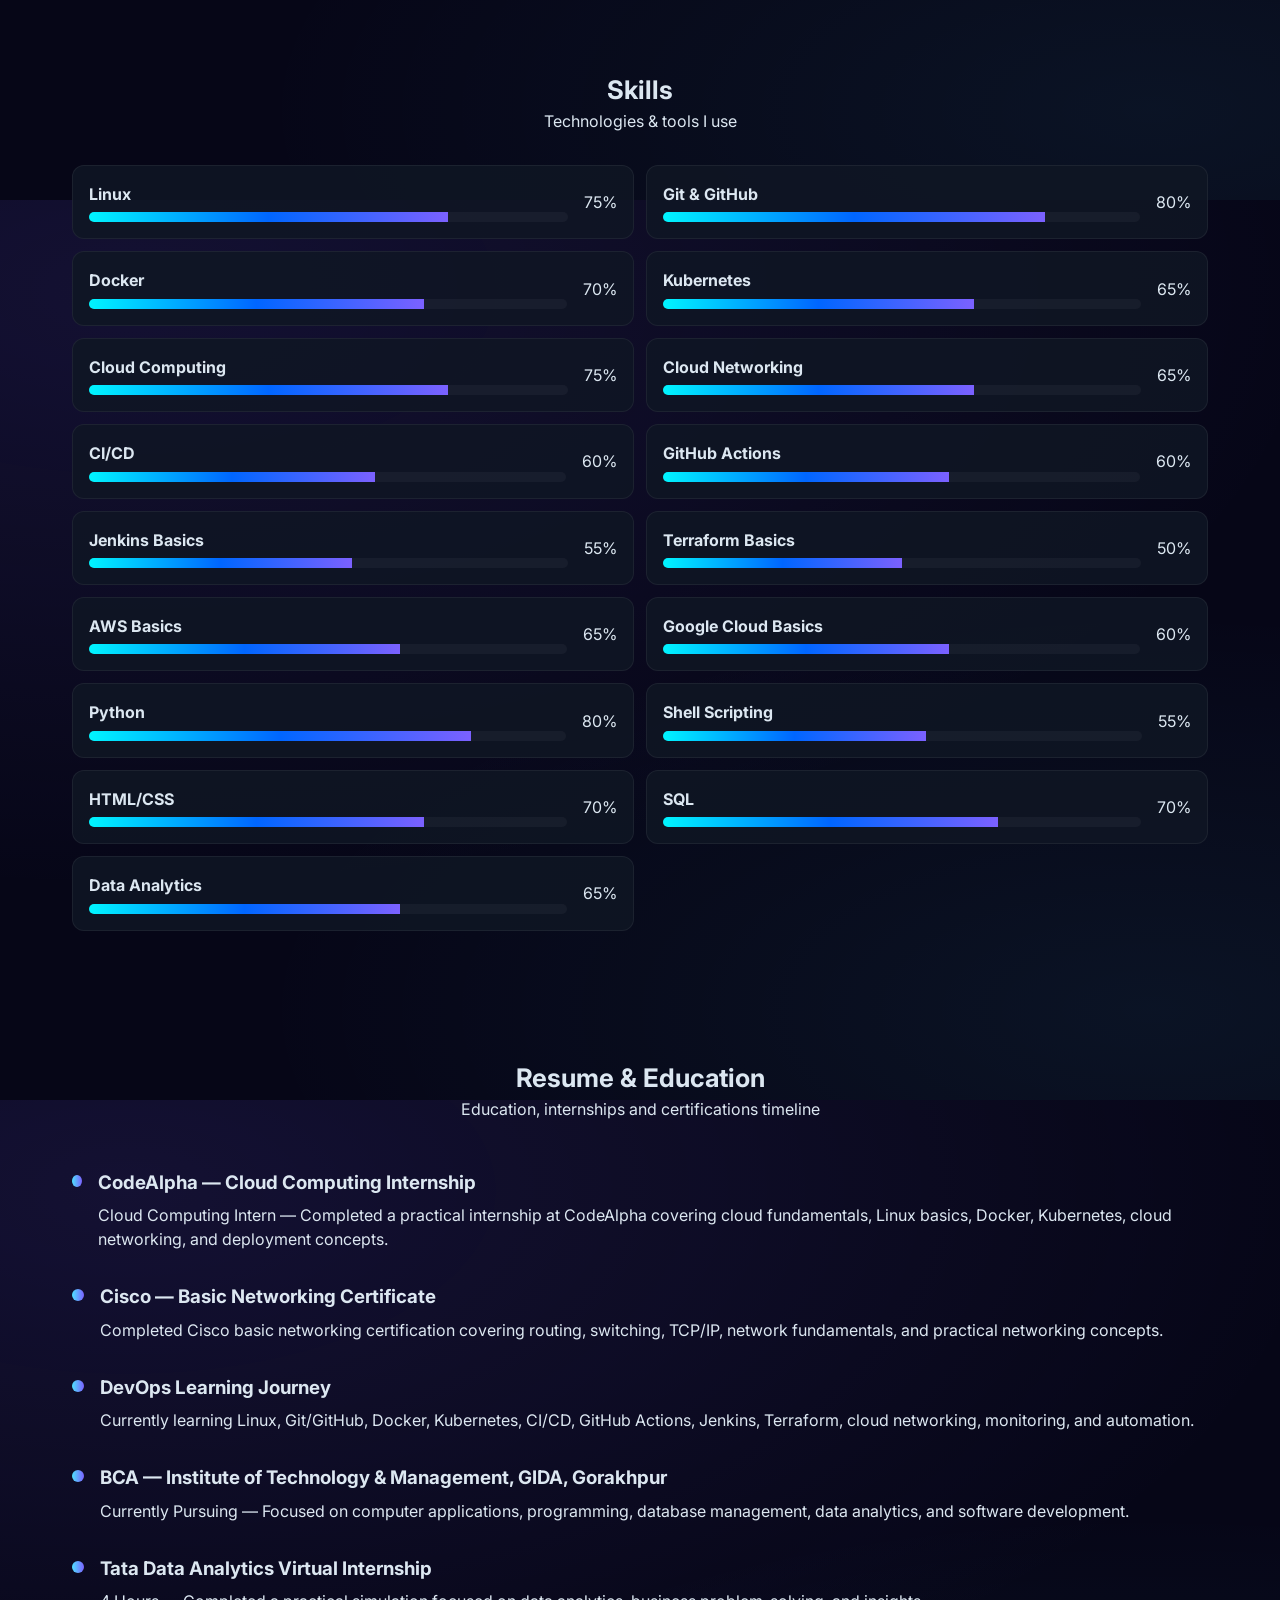
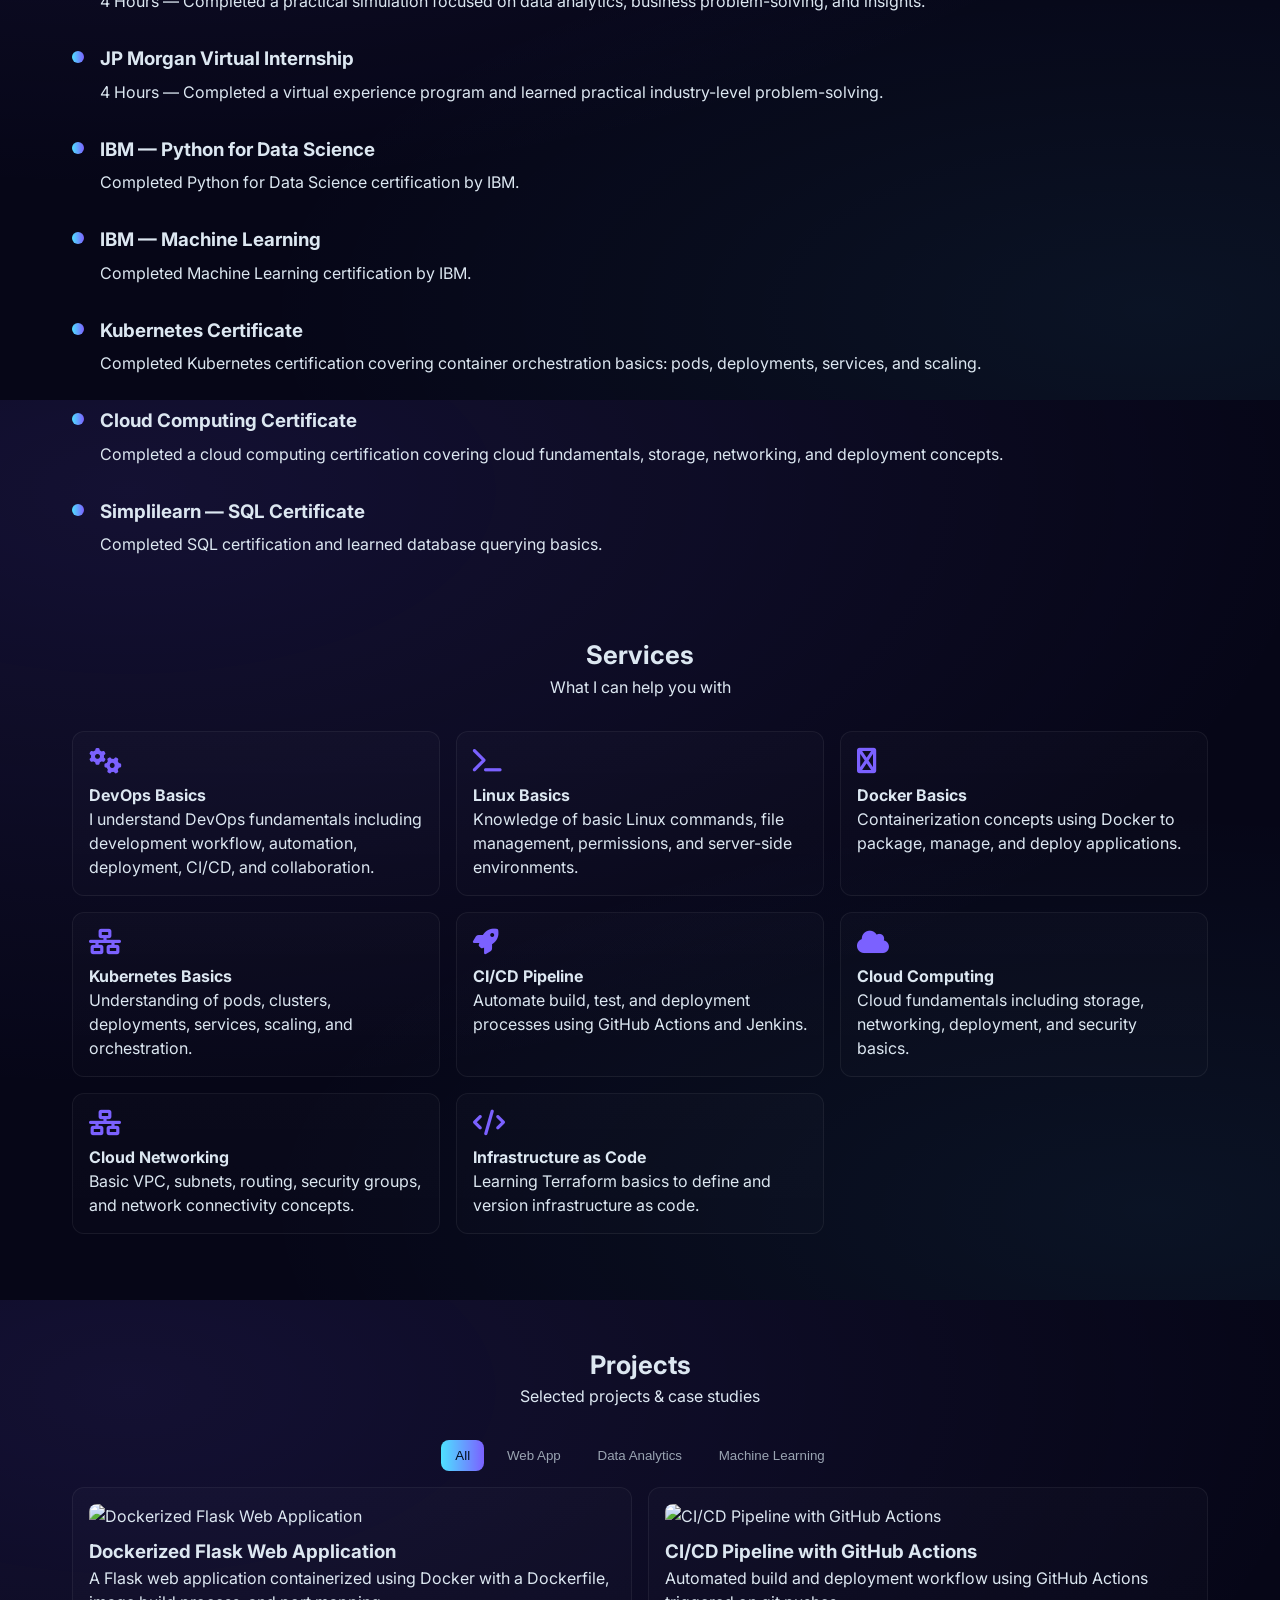
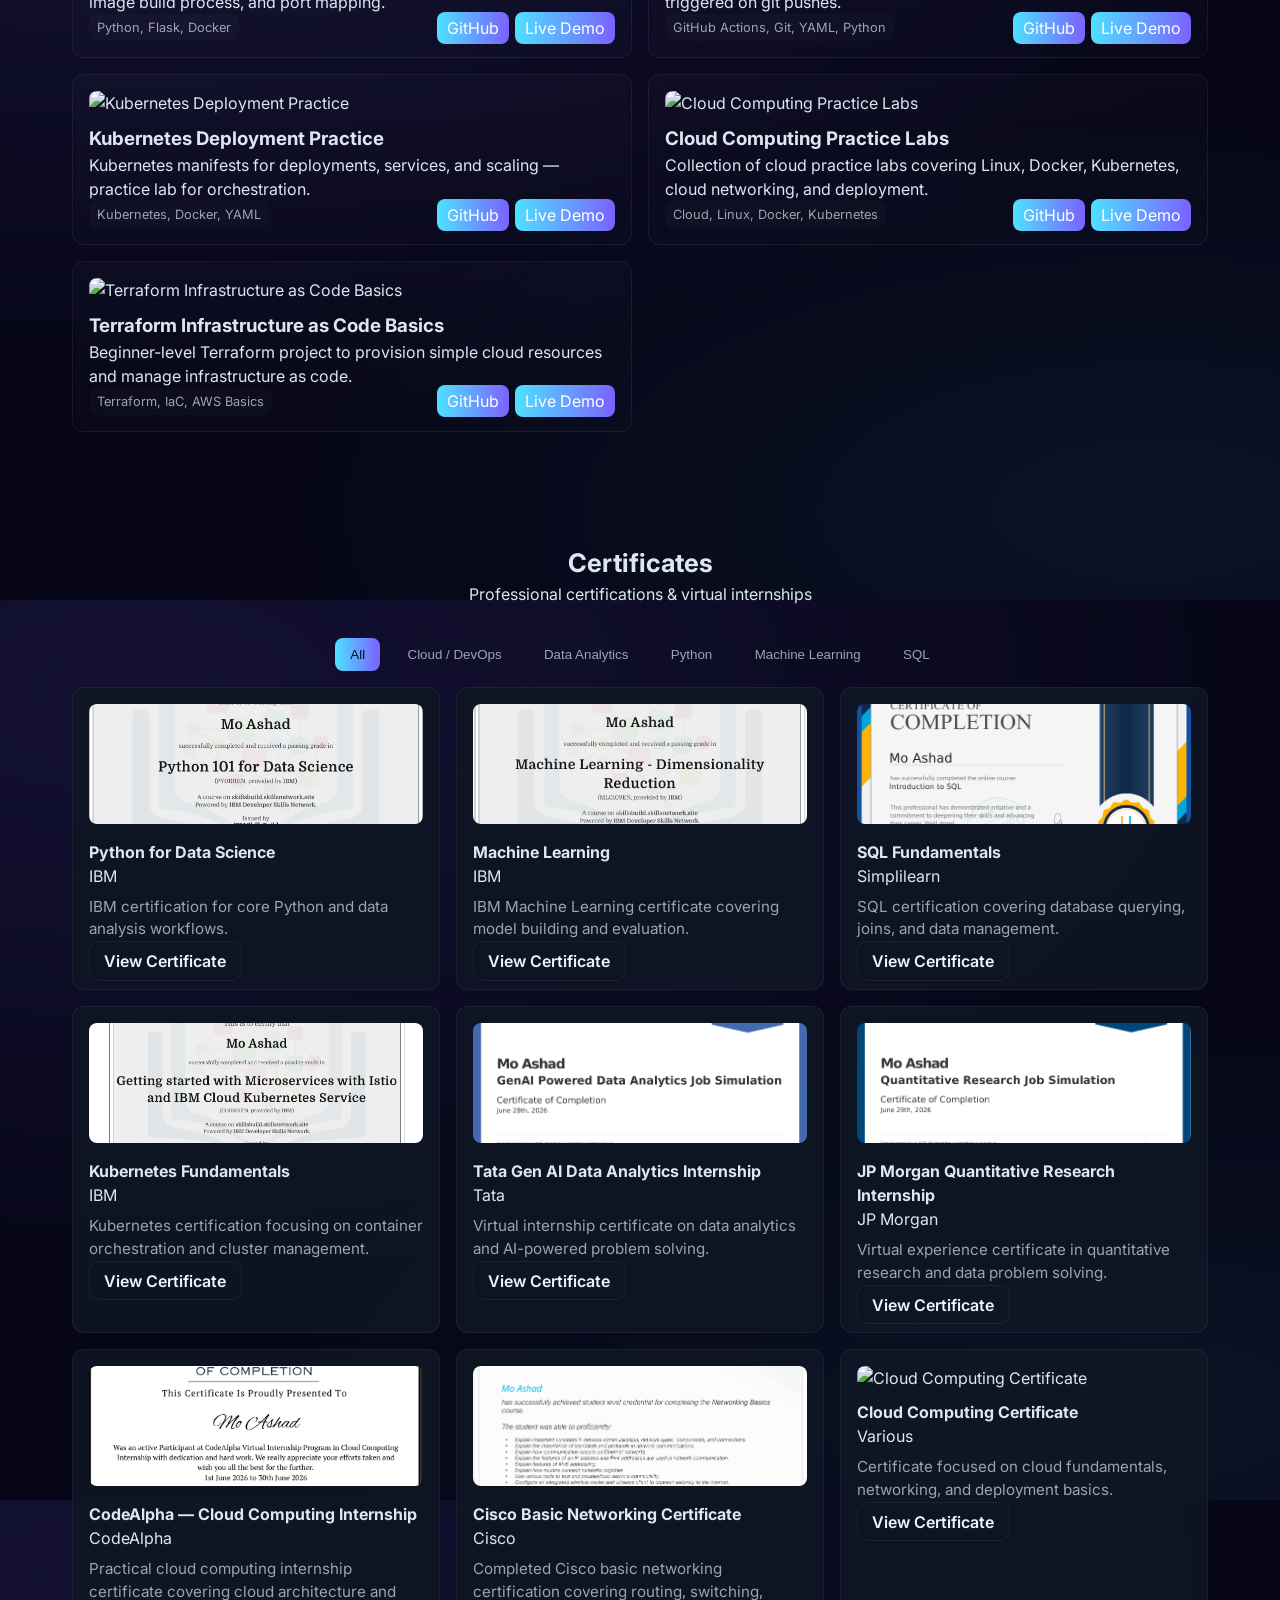
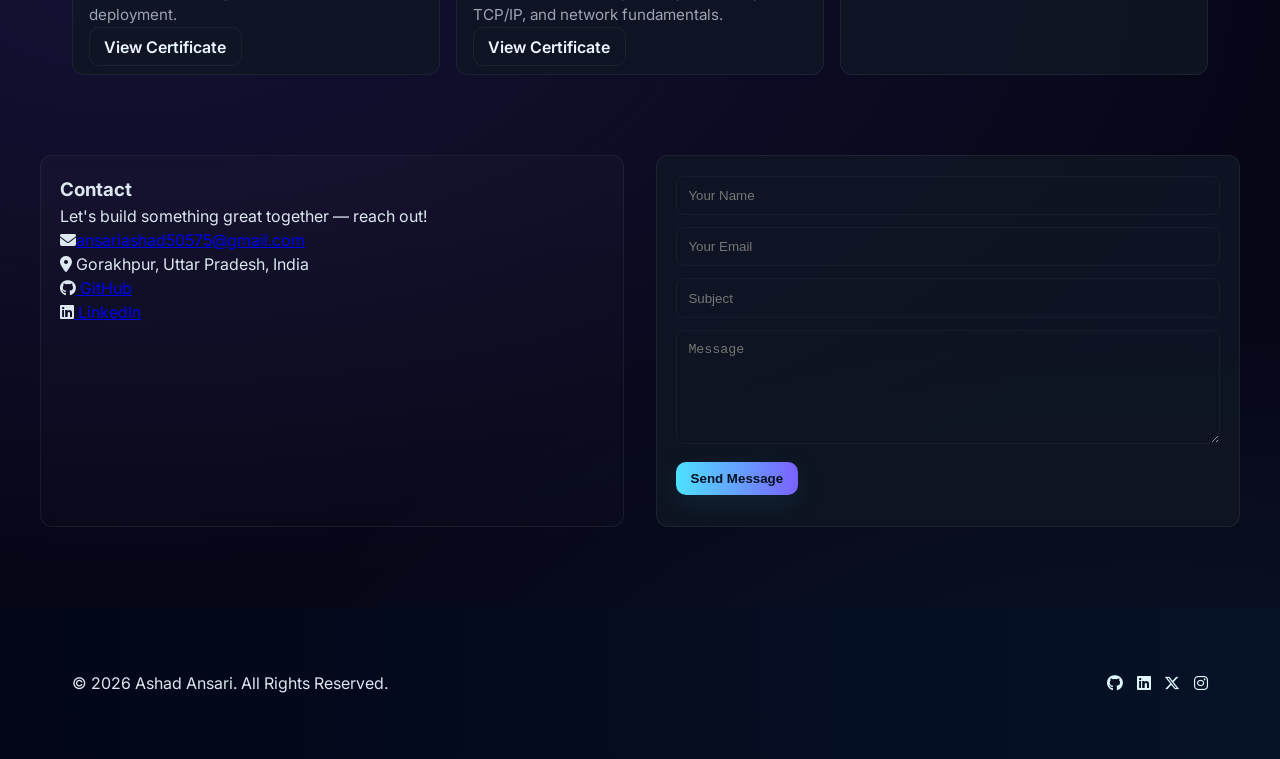
==== commit 0b667cab: "Fix resume download and update certificate section" ====
--- a/portfolio/index.html
+++ b/portfolio/index.html
@@ -33,7 +33,7 @@
         </ul>
       </nav>
       <div class="nav-actions">
-        <a href="/static/resume/Ashad_Ansari_Resume.pdf" class="btn ghost" id="resume-btn" download>Download Resume</a>
+        <a href="/download-resume" class="btn ghost" id="resume-btn" target="_blank" rel="noopener noreferrer">Download Resume</a>
         <button class="hamburger" id="hamburger"><span></span><span></span><span></span></button>
       </div>
     </div>
@@ -58,7 +58,7 @@
           <p class="hero-desc">I am a passionate BCA student focused on DevOps engineering, Cloud Computing, Linux, Docker, Kubernetes, CI/CD, Cloud Networking, and Python — building practical projects and automations for real-world deployment.</p>
 
           <div class="hero-ctas">
-            <a href="/static/resume/Ashad_Ansari_Resume.pdf" class="btn primary" download>Download Resume</a>
+            <a href="/download-resume" class="btn primary" target="_blank" rel="noopener noreferrer">Download Resume</a>
             <a href="#projects" class="btn outline">View Projects</a>
             <a href="#contact" class="btn ghost">Hire Me</a>
           </div>
@@ -94,7 +94,7 @@
           </div>
           <div class="about-content">
             <p class="lead">I am Ashad Ansari, a BCA student from Institute of Technology & Management, GIDA, Gorakhpur. I am passionate about Data Analytics, Data Science, Python programming, SQL, Power BI, Machine Learning, and building real-world projects.</p>
-            <p>I have completed internship and virtual experience programs from DecodeLab, Tata, and JP Morgan. I also have certifications in Python for Data Science by IBM, Machine Learning by IBM, and SQL by Simplilearn.</p>
+            <p>I have completed internship and virtual experience programs from Tata and JP Morgan. I also have certifications in Python for Data Science by IBM, Machine Learning by IBM, and SQL by Simplilearn.</p>
             <p>My goal is to become a skilled Data Analyst and Data Scientist by continuously improving my technical skills, communication skills, and project-building experience.</p>
 
             <div class="info-cards">
@@ -158,14 +158,6 @@
           <div class="timeline-item">
             <div class="timeline-marker"></div>
             <div class="timeline-content">
-              <h3>DecodeLab Internship</h3>
-              <p>Completed a practical internship experience with DecodeLab and built hands-on project skills through real-world technical work.</p>
-            </div>
-          </div>
-
-          <div class="timeline-item">
-            <div class="timeline-marker"></div>
-            <div class="timeline-content">
               <h3>DevOps Learning Journey</h3>
               <p>Currently learning Linux, Git/GitHub, Docker, Kubernetes, CI/CD, GitHub Actions, Jenkins, Terraform, cloud networking, monitoring, and automation.</p>
             </div>
@@ -176,14 +168,6 @@
             <div class="timeline-content">
               <h3>BCA — Institute of Technology &amp; Management, GIDA, Gorakhpur</h3>
               <p>Currently Pursuing — Focused on computer applications, programming, database management, data analytics, and software development.</p>
-            </div>
-          </div>
-
-          <div class="timeline-item">
-            <div class="timeline-marker"></div>
-            <div class="timeline-content">
-              <h3>DecodeLab Internship</h3>
-              <p>1 Month Experience — Worked on practical data-related projects and improved hands-on project-building skills.</p>
             </div>
           </div>
 
